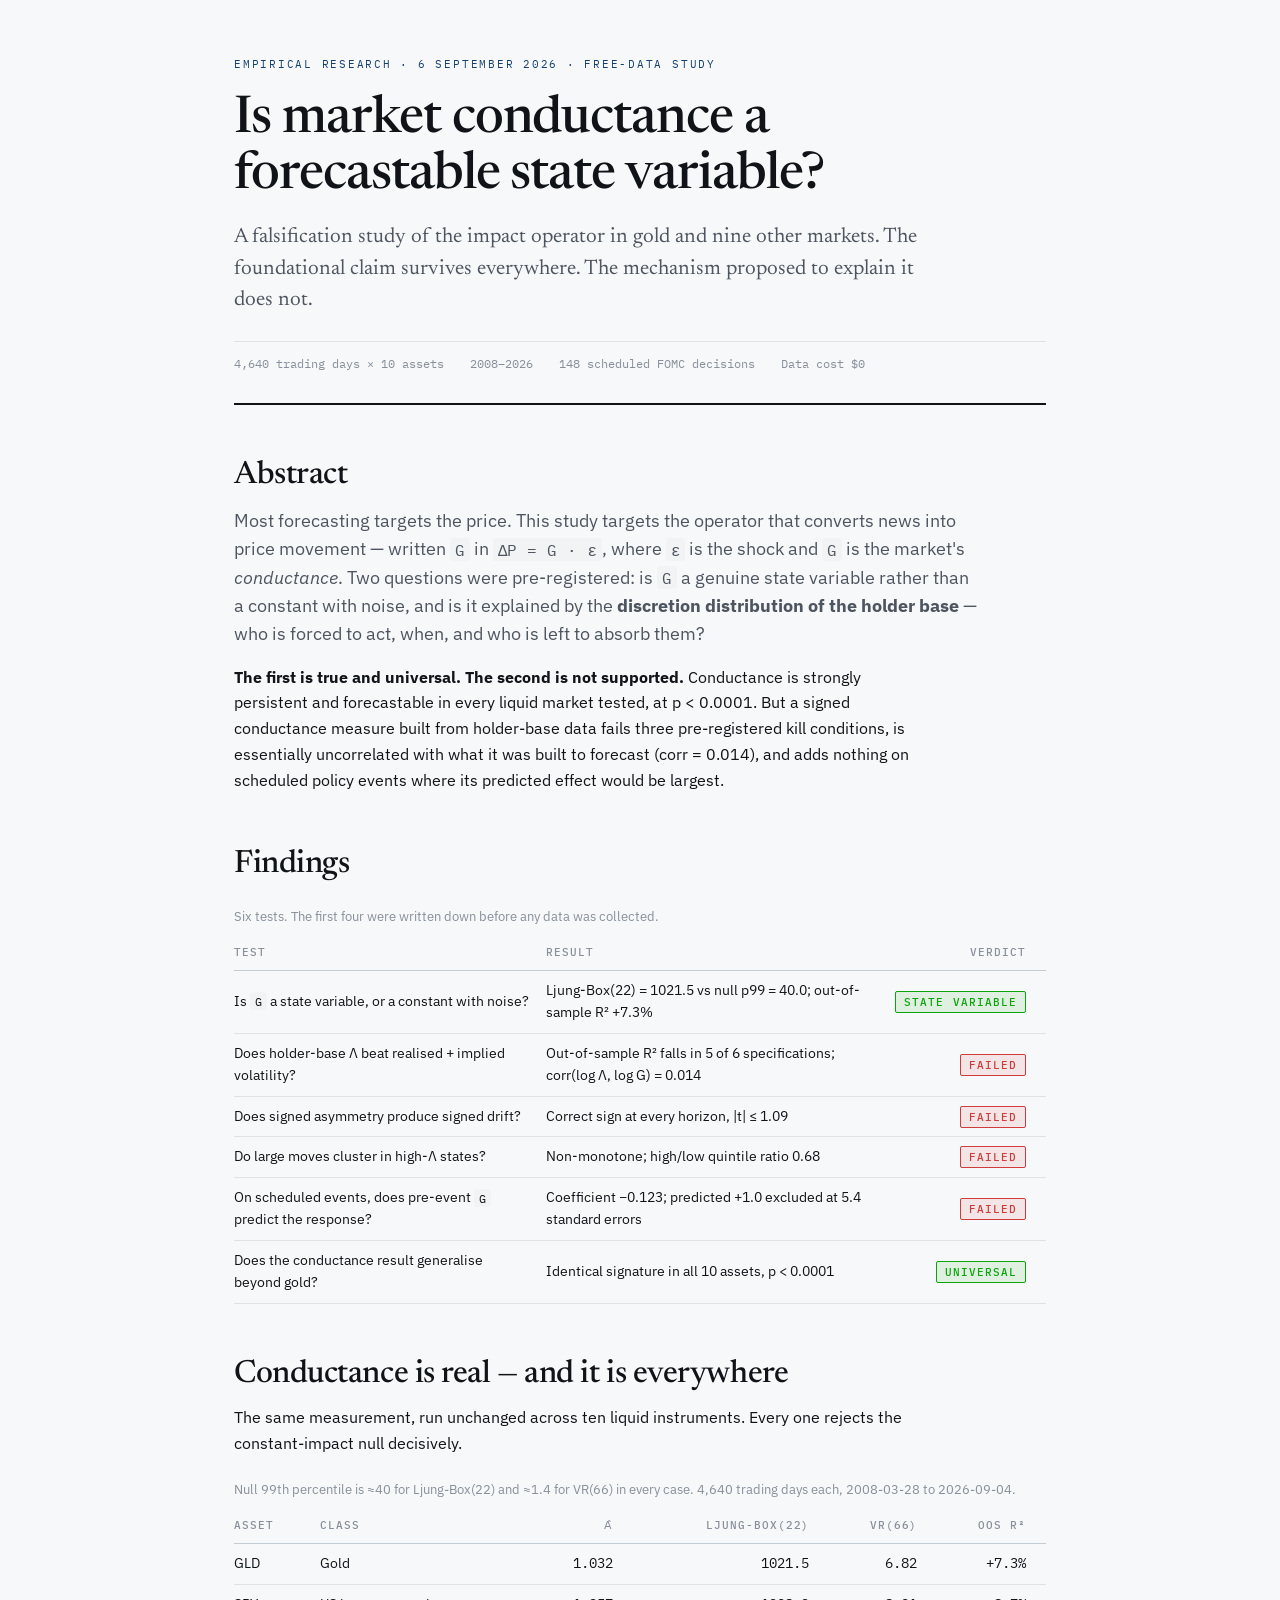
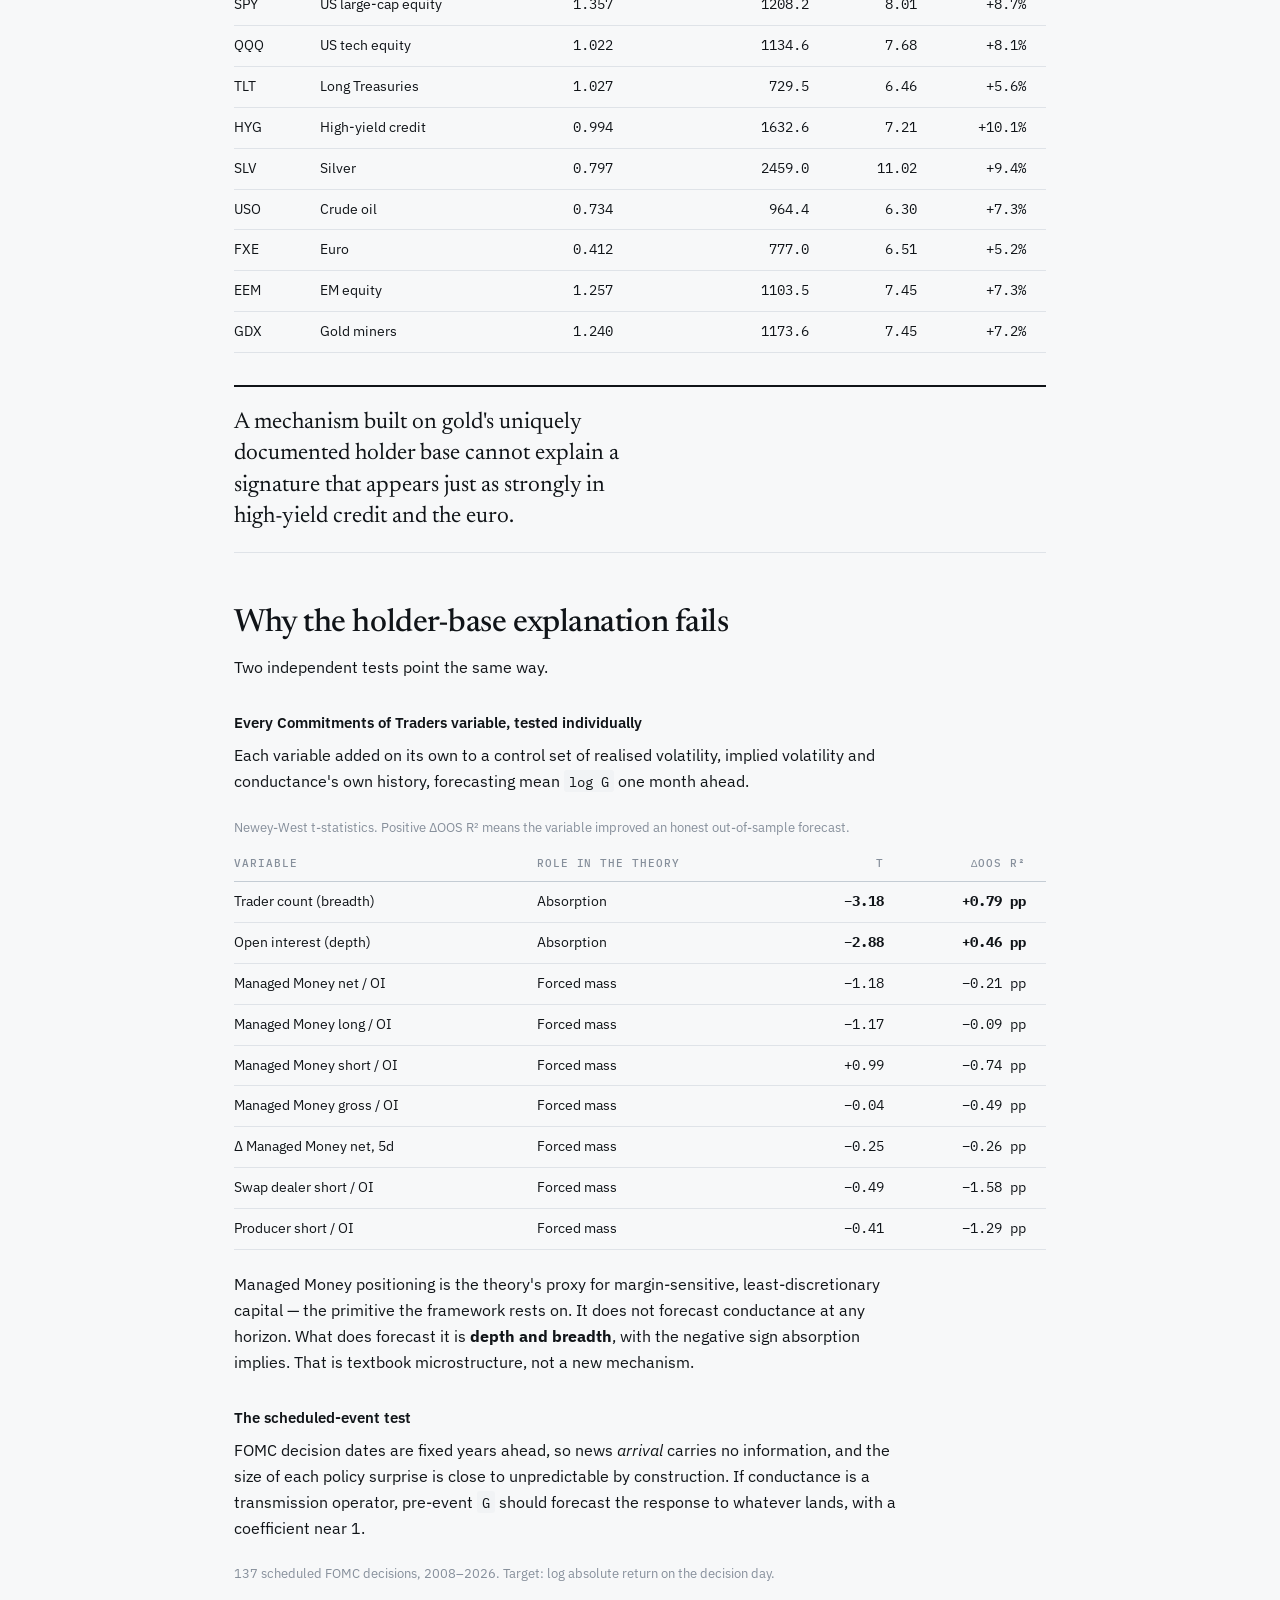
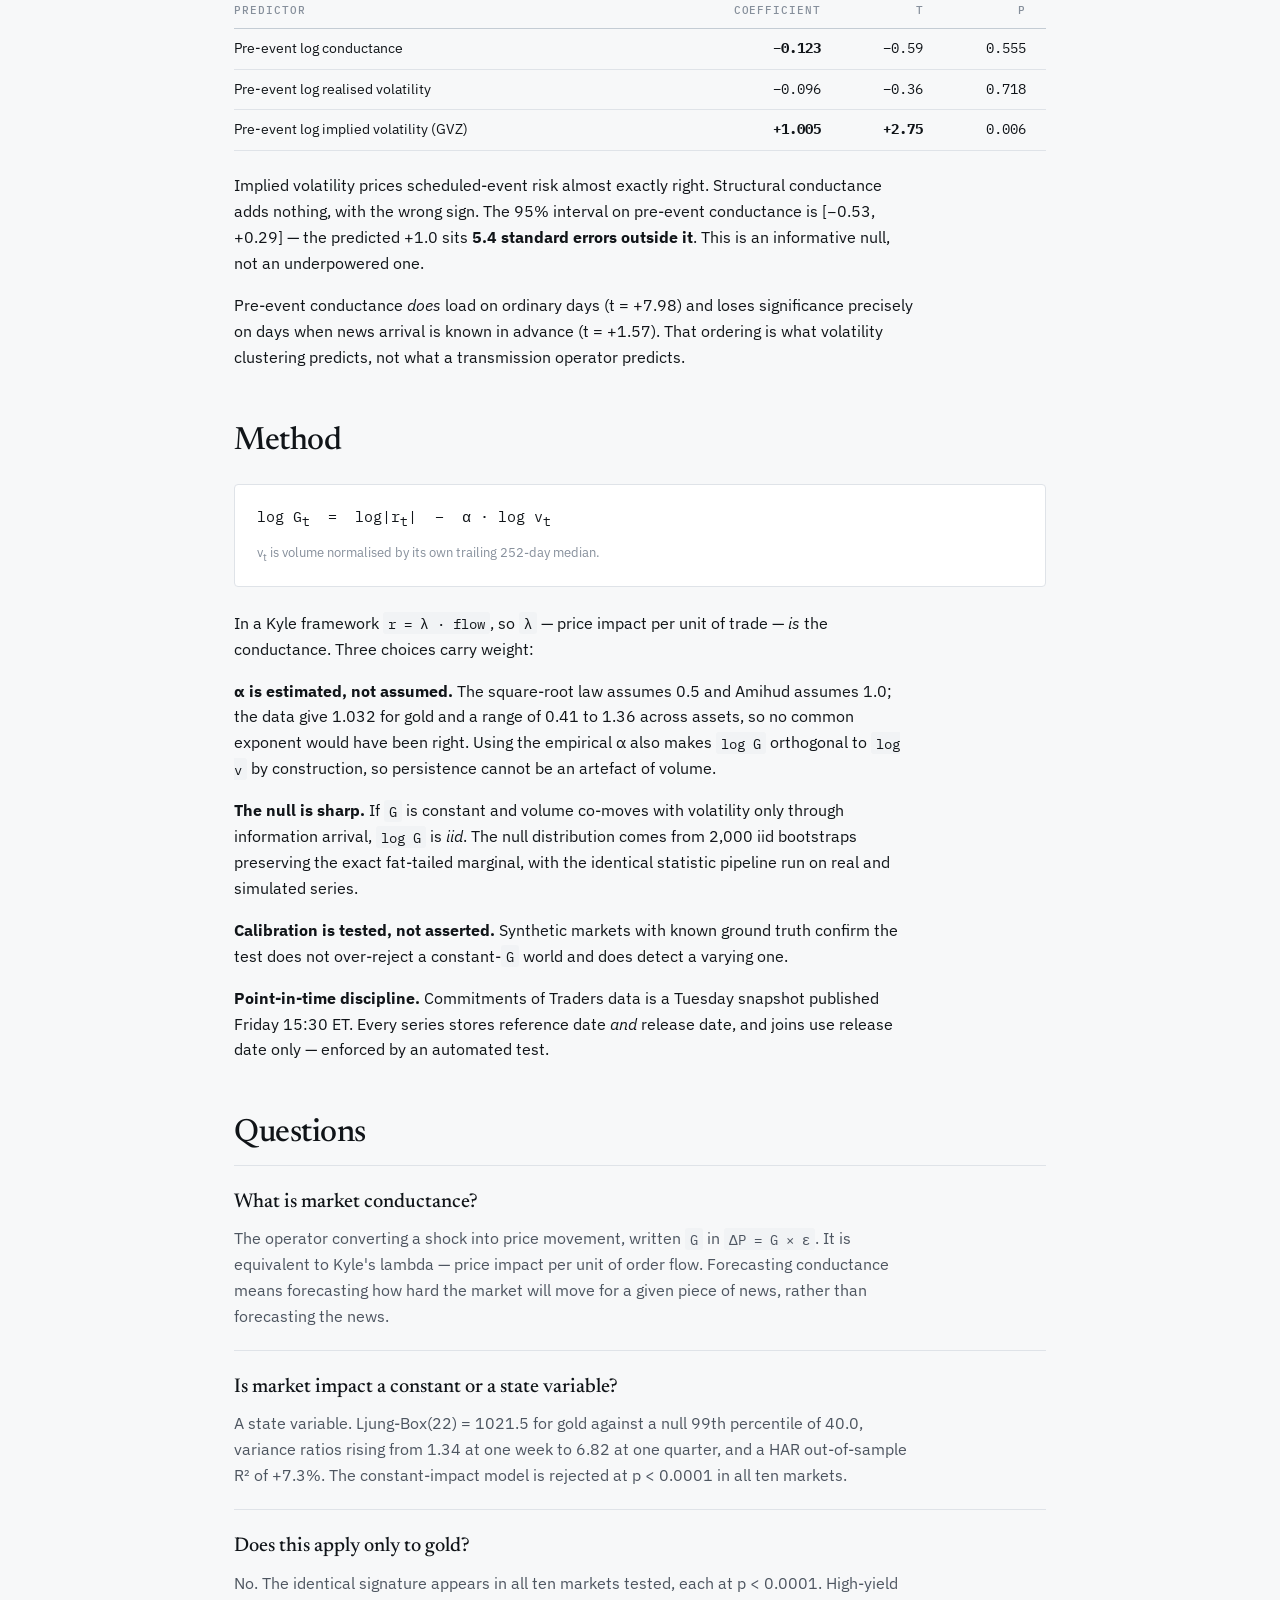
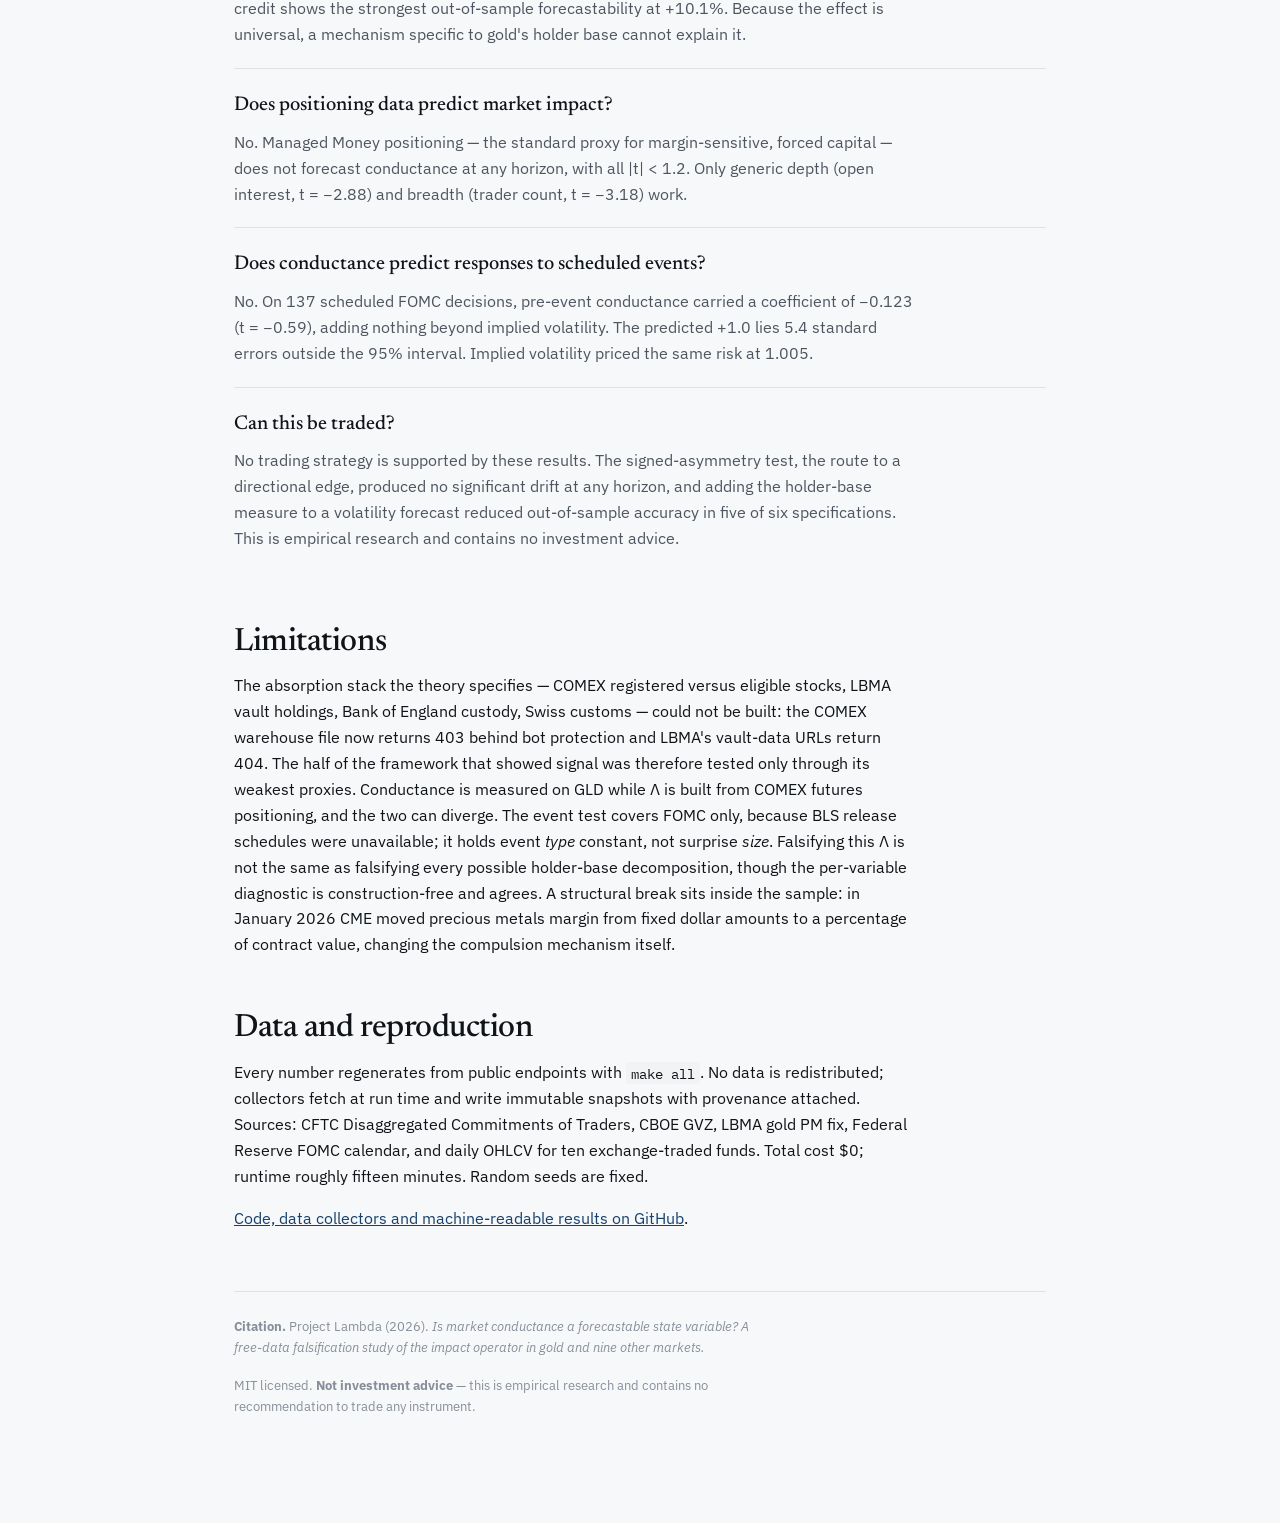
==== site/index.html @ 0e6dc0c2 "Add scheduled-event test, ten-asset generalisation, and published site Science: - events.py: the dis" ====
<!doctype html>
<html lang="en">
<head>
<meta charset="utf-8">
<meta name="viewport" content="width=device-width,initial-scale=1">
<title>Is Market Conductance a Forecastable State Variable? | Project Lambda</title>
<meta name="description" content="Market conductance is a forecastable state variable in all 10 asset classes tested, at p<0.0001. The holder-base explanation for it fails at 5.4 sigma.">
<link rel="canonical" href="https://USERNAME.github.io/project-lambda/">
<meta name="robots" content="index,follow,max-snippet:-1,max-image-preview:large">
<meta name="author" content="Project Lambda">

<meta property="og:type" content="article">
<meta property="og:site_name" content="Project Lambda">
<meta property="og:title" content="Is market conductance a forecastable state variable?">
<meta property="og:description" content="Conductance is real and universal across ten asset classes. The holder-base explanation for it is not supported — the predicted coefficient is excluded at 5.4 standard errors.">
<meta property="og:url" content="https://USERNAME.github.io/project-lambda/">
<meta property="og:image" content="https://USERNAME.github.io/project-lambda/og.png">
<meta property="og:image:width" content="1200">
<meta property="og:image:height" content="630">
<meta property="article:published_time" content="2026-09-06">
<meta name="twitter:card" content="summary_large_image">
<meta name="twitter:title" content="Is market conductance a forecastable state variable?">
<meta name="twitter:description" content="Free-data falsification of the market impact operator. Universal across ten asset classes; the holder-base mechanism fails.">
<meta name="twitter:image" content="https://USERNAME.github.io/project-lambda/og.png">

<link rel="preconnect" href="https://fonts.googleapis.com">
<link rel="preconnect" href="https://fonts.gstatic.com" crossorigin>
<link rel="stylesheet" href="https://fonts.googleapis.com/css2?family=Newsreader:opsz,wght@6..72,400;6..72,500&family=IBM+Plex+Sans:wght@400;500;600&family=IBM+Plex+Mono:wght@400;500&display=swap">

<script type="application/ld+json">
{
  "@context": "https://schema.org",
  "@graph": [
    {
      "@type": "ScholarlyArticle",
      "@id": "https://USERNAME.github.io/project-lambda/#article",
      "headline": "Is market conductance a forecastable state variable? A free-data falsification study of the impact operator in gold and nine other markets",
      "abstract": "Tests whether the market impact operator G in dP = G·ε is a forecastable state variable and whether it is explained by the discretion distribution of the holder base. Finds conductance is strongly persistent and forecastable in all ten liquid markets tested (p < 0.0001), but that the holder-base explanation fails three pre-registered kill conditions, and that on 137 scheduled FOMC decisions pre-event conductance adds nothing beyond option-implied volatility, with the predicted +1.0 coefficient excluded at 5.4 standard errors.",
      "datePublished": "2026-09-06",
      "inLanguage": "en",
      "isAccessibleForFree": true,
      "license": "https://opensource.org/licenses/MIT",
      "keywords": "market microstructure, price impact, Kyle lambda, Amihud illiquidity, conductance, gold, Commitments of Traders, inelastic markets, falsification, FOMC event study",
      "author": { "@type": "Organization", "name": "Project Lambda" },
      "publisher": { "@type": "Organization", "name": "Project Lambda" },
      "mainEntityOfPage": "https://USERNAME.github.io/project-lambda/",
      "image": "https://USERNAME.github.io/project-lambda/og.png",
      "citation": [
        "Kyle, A. (1985). Continuous auctions and insider trading. Econometrica 53(6).",
        "Amihud, Y. (2002). Illiquidity and stock returns. Journal of Financial Markets 5(1).",
        "Gabaix, X. & Koijen, R. (2021). In search of the origins of financial fluctuations. NBER 28967."
      ]
    },
    {
      "@type": "Dataset",
      "@id": "https://USERNAME.github.io/project-lambda/#dataset",
      "name": "Project Lambda conductance results",
      "description": "Machine-readable results for conductance persistence tests, holder-base Lambda kill conditions, per-variable Commitments of Traders diagnostics, scheduled FOMC event tests and a ten-asset generalisation study.",
      "license": "https://opensource.org/licenses/MIT",
      "isAccessibleForFree": true,
      "creator": { "@type": "Organization", "name": "Project Lambda" },
      "temporalCoverage": "2008-03-28/2026-09-04",
      "variableMeasured": ["log conductance", "Ljung-Box statistic", "variance ratio", "out-of-sample R-squared", "impact exponent alpha"]
    },
    {
      "@type": "SoftwareSourceCode",
      "@id": "https://USERNAME.github.io/project-lambda/#code",
      "name": "Project Lambda pipeline",
      "programmingLanguage": "Python",
      "codeRepository": "https://github.com/USERNAME/project-lambda",
      "license": "https://opensource.org/licenses/MIT"
    },
    {
      "@type": "FAQPage",
      "@id": "https://USERNAME.github.io/project-lambda/#faq",
      "mainEntity": [
        {
          "@type": "Question",
          "name": "What is market conductance?",
          "acceptedAnswer": { "@type": "Answer", "text": "Conductance is the operator that converts a shock into price movement, written G in the relation ΔP = G × ε where ε is the shock. It is equivalent to Kyle's lambda — the price impact per unit of order flow. Forecasting conductance means forecasting how hard the market will move for a given piece of news, rather than forecasting the news itself." }
        },
        {
          "@type": "Question",
          "name": "Is market impact a constant or a state variable?",
          "acceptedAnswer": { "@type": "Answer", "text": "It is a state variable. Measured conductance is strongly persistent: Ljung-Box(22) = 1021.5 for gold against an iid-bootstrap null 99th percentile of 40.0, with variance ratios rising from 1.34 at one week to 6.82 at one quarter, and a HAR out-of-sample R-squared of +7.3%. A constant-impact model is rejected at p < 0.0001 in all ten markets tested." }
        },
        {
          "@type": "Question",
          "name": "Does the conductance result apply only to gold?",
          "acceptedAnswer": { "@type": "Answer", "text": "No. The identical signature appears in all ten liquid markets tested — gold, S&P 500, Nasdaq, long Treasuries, high-yield credit, silver, crude oil, the euro, emerging market equity and gold miners — each at p < 0.0001. High-yield credit shows the strongest out-of-sample forecastability at +10.1%. Because the effect is universal, a mechanism specific to gold's holder base cannot explain it." }
        },
        {
          "@type": "Question",
          "name": "Does positioning data predict market impact?",
          "acceptedAnswer": { "@type": "Answer", "text": "No. Managed Money positioning from the CFTC Commitments of Traders report — the standard proxy for margin-sensitive, forced capital — does not forecast conductance at any horizon, with all t-statistics below 1.2 in absolute value. The only Commitments of Traders variables with predictive power are generic market depth (open interest, t = -2.88) and breadth (trader count, t = -3.18), both with the negative sign that absorption capacity implies." }
        },
        {
          "@type": "Question",
          "name": "Does conductance predict how markets respond to scheduled events?",
          "acceptedAnswer": { "@type": "Answer", "text": "No. On 137 scheduled FOMC decisions between 2008 and 2026, pre-event conductance carried a coefficient of -0.123 (t = -0.59) on the size of the day's move, adding nothing beyond option-implied volatility. The theory predicted a coefficient near +1.0, which lies 5.4 standard errors outside the 95% confidence interval of [-0.53, +0.29]. Implied volatility, by contrast, priced scheduled-event risk almost exactly right with a coefficient of 1.005." }
        },
        {
          "@type": "Question",
          "name": "What is the impact exponent alpha and why estimate it?",
          "acceptedAnswer": { "@type": "Answer", "text": "Alpha governs how price impact scales with volume in log|r| = log G + alpha × log v. The square-root law assumes 0.5 and Amihud illiquidity assumes 1.0. Estimating it instead gives 1.032 for gold and a range of 0.41 (euro) to 1.36 (S&P 500) across assets, so no common exponent would have been correct. Using the empirical alpha also makes log conductance orthogonal to log volume by construction, so persistence cannot be an artefact of volume." }
        },
        {
          "@type": "Question",
          "name": "Can this be traded?",
          "acceptedAnswer": { "@type": "Answer", "text": "No trading strategy is supported by these results. The signed-asymmetry test, which was the route to a directional edge, produced no significant drift at any horizon. Adding the holder-base measure to a volatility forecast reduced out-of-sample accuracy in five of six specifications. This is empirical research and contains no investment advice." }
        }
      ]
    }
  ]
}
</script>
<style>
:root{color-scheme:light;--bg:#f7f8f9;--surf:#fff;--surf2:#f1f3f5;--ink:#101418;--ink2:#4d5560;--mut:#868f9b;--rule:#dfe3e8;--rule2:#c4ccd4;--acc:#16406e;--s1:#2a78d6;--s2:#eb6834;--pass:#0ca30c;--fail:#d03b3b}
@media(prefers-color-scheme:dark){:root{color-scheme:dark;--bg:#0e1113;--surf:#14171a;--surf2:#1b1f23;--ink:#f2f4f6;--ink2:#b3bcc6;--mut:#7f8892;--rule:#272c31;--rule2:#3a4149;--acc:#7fb0ea;--s1:#3987e5;--s2:#d95926;--pass:#0ca30c;--fail:#e05a5a}}
*{box-sizing:border-box}
body{margin:0;background:var(--bg);color:var(--ink);font:16px/1.62 "IBM Plex Sans",-apple-system,BlinkMacSystemFont,"Segoe UI",sans-serif;-webkit-font-smoothing:antialiased}
.wrap{max-width:860px;margin:0 auto;padding:0 24px 90px}
.mono{font-family:"IBM Plex Mono",ui-monospace,Menlo,monospace}
header{padding:56px 0 30px;border-bottom:2px solid var(--ink)}
.eyebrow{font-family:"IBM Plex Mono",monospace;font-size:11px;letter-spacing:.16em;text-transform:uppercase;color:var(--acc);margin-bottom:18px}
h1{font-family:Newsreader,Georgia,serif;font-weight:500;font-size:clamp(32px,5.2vw,52px);line-height:1.08;letter-spacing:-.02em;margin:0 0 18px;text-wrap:balance}
.sub{font-family:Newsreader,Georgia,serif;font-size:clamp(18px,2.1vw,21px);line-height:1.5;color:var(--ink2);max-width:60ch;margin:0 0 24px}
.meta{display:flex;flex-wrap:wrap;gap:0 26px;font-family:"IBM Plex Mono",monospace;font-size:12px;color:var(--mut);border-top:1px solid var(--rule);padding-top:12px}
h2{font-family:Newsreader,Georgia,serif;font-weight:500;font-size:clamp(24px,3.1vw,32px);line-height:1.18;letter-spacing:-.014em;margin:52px 0 12px;text-wrap:balance;scroll-margin-top:20px}
h3{font-size:15px;font-weight:600;margin:30px 0 8px;scroll-margin-top:20px}
p{margin:0 0 16px;max-width:68ch}
a{color:var(--acc)}
code{font-family:"IBM Plex Mono",monospace;font-size:.9em;background:var(--surf2);padding:1.5px 5px;border-radius:3px}
.lede{font-size:17.5px;color:var(--ink2)}
.tscroll{overflow-x:auto;margin:22px 0}
table{border-collapse:collapse;width:100%;font-size:13.5px;min-width:520px}
caption{text-align:left;font-size:12.5px;color:var(--mut);padding-bottom:9px}
th,td{padding:9px 14px 9px 0;text-align:left;border-bottom:1px solid var(--rule)}
thead th{font-family:"IBM Plex Mono",monospace;font-size:10.5px;letter-spacing:.09em;text-transform:uppercase;color:var(--mut);font-weight:500;border-bottom:1px solid var(--rule2)}
td.n,th.n{text-align:right;padding-right:20px;font-variant-numeric:tabular-nums}
td.n{font-family:"IBM Plex Mono",monospace}
tbody tr:hover{background:var(--surf2)}
.stamp{font-family:"IBM Plex Mono",monospace;font-size:10.5px;font-weight:500;letter-spacing:.1em;padding:3px 8px;border-radius:2px;white-space:nowrap;border:1px solid}
.pass{color:var(--pass);border-color:var(--pass);background:rgba(12,163,12,.10)}
.fail{color:var(--fail);border-color:var(--fail);background:rgba(208,59,59,.10)}
.box{background:var(--surf);border:1px solid var(--rule);border-radius:4px;padding:20px 22px;margin:24px 0}
.faq{border-top:1px solid var(--rule);padding:20px 0}
.faq h3{margin:0 0 8px;font-family:Newsreader,Georgia,serif;font-weight:500;font-size:20px}
.faq p{margin:0;color:var(--ink2)}
footer{margin-top:60px;padding-top:24px;border-top:1px solid var(--rule);font-size:13px;color:var(--mut)}
.pull{border-top:2px solid var(--ink);border-bottom:1px solid var(--rule);padding:20px 0;margin:32px 0}
.pull p{font-family:Newsreader,Georgia,serif;font-size:clamp(19px,2.4vw,23px);line-height:1.36;margin:0;max-width:32ch}
:focus-visible{outline:2px solid var(--acc);outline-offset:3px}
</style>
</head>
<body>
<div class="wrap">

<header>
  <div class="eyebrow">Empirical research &middot; 6 September 2026 &middot; Free-data study</div>
  <h1>Is market conductance a forecastable state variable?</h1>
  <p class="sub">A falsification study of the impact operator in gold and nine other markets.
  The foundational claim survives everywhere. The mechanism proposed to explain it does not.</p>
  <div class="meta">
    <span>4,640 trading days &times; 10 assets</span>
    <span>2008&ndash;2026</span>
    <span>148 scheduled FOMC decisions</span>
    <span>Data cost $0</span>
  </div>
</header>

<main>
<section id="abstract">
<h2>Abstract</h2>
<p class="lede">Most forecasting targets the price. This study targets the operator that
converts news into price movement &mdash; written <code>G</code> in <code>&Delta;P = G &middot; &epsilon;</code>,
where <code>&epsilon;</code> is the shock and <code>G</code> is the market's <em>conductance</em>.
Two questions were pre-registered: is <code>G</code> a genuine state variable rather than a
constant with noise, and is it explained by the <strong>discretion distribution of the holder
base</strong> &mdash; who is forced to act, when, and who is left to absorb them?</p>
<p><strong>The first is true and universal. The second is not supported.</strong> Conductance is
strongly persistent and forecastable in every liquid market tested, at p &lt; 0.0001. But a
signed conductance measure built from holder-base data fails three pre-registered kill
conditions, is essentially uncorrelated with what it was built to forecast
(corr = 0.014), and adds nothing on scheduled policy events where its predicted effect
would be largest.</p>
</section>

<section id="findings">
<h2>Findings</h2>
<div class="tscroll">
<table>
<caption>Six tests. The first four were written down before any data was collected.</caption>
<thead><tr><th>Test</th><th>Result</th><th class="n">Verdict</th></tr></thead>
<tbody>
<tr><td>Is <code>G</code> a state variable, or a constant with noise?</td><td>Ljung-Box(22) = 1021.5 vs null p99 = 40.0; out-of-sample R&sup2; +7.3%</td><td class="n"><span class="stamp pass">STATE VARIABLE</span></td></tr>
<tr><td>Does holder-base &Lambda; beat realised + implied volatility?</td><td>Out-of-sample R&sup2; falls in 5 of 6 specifications; corr(log &Lambda;, log G) = 0.014</td><td class="n"><span class="stamp fail">FAILED</span></td></tr>
<tr><td>Does signed asymmetry produce signed drift?</td><td>Correct sign at every horizon, |t| &le; 1.09</td><td class="n"><span class="stamp fail">FAILED</span></td></tr>
<tr><td>Do large moves cluster in high-&Lambda; states?</td><td>Non-monotone; high/low quintile ratio 0.68</td><td class="n"><span class="stamp fail">FAILED</span></td></tr>
<tr><td>On scheduled events, does pre-event <code>G</code> predict the response?</td><td>Coefficient &minus;0.123; predicted +1.0 excluded at 5.4 standard errors</td><td class="n"><span class="stamp fail">FAILED</span></td></tr>
<tr><td>Does the conductance result generalise beyond gold?</td><td>Identical signature in all 10 assets, p &lt; 0.0001</td><td class="n"><span class="stamp pass">UNIVERSAL</span></td></tr>
</tbody>
</table>
</div>
</section>

<section id="universal">
<h2>Conductance is real &mdash; and it is everywhere</h2>
<p>The same measurement, run unchanged across ten liquid instruments. Every one rejects
the constant-impact null decisively.</p>
<div class="tscroll">
<table>
<caption>Null 99th percentile is &asymp;40 for Ljung-Box(22) and &asymp;1.4 for VR(66) in every case. 4,640 trading days each, 2008-03-28 to 2026-09-04.</caption>
<thead><tr><th>Asset</th><th>Class</th><th class="n">&alpha;&#770;</th><th class="n">Ljung-Box(22)</th><th class="n">VR(66)</th><th class="n">OOS R&sup2;</th></tr></thead>
<tbody>
<tr><td>GLD</td><td>Gold</td><td class="n">1.032</td><td class="n">1021.5</td><td class="n">6.82</td><td class="n">+7.3%</td></tr>
<tr><td>SPY</td><td>US large-cap equity</td><td class="n">1.357</td><td class="n">1208.2</td><td class="n">8.01</td><td class="n">+8.7%</td></tr>
<tr><td>QQQ</td><td>US tech equity</td><td class="n">1.022</td><td class="n">1134.6</td><td class="n">7.68</td><td class="n">+8.1%</td></tr>
<tr><td>TLT</td><td>Long Treasuries</td><td class="n">1.027</td><td class="n">729.5</td><td class="n">6.46</td><td class="n">+5.6%</td></tr>
<tr><td>HYG</td><td>High-yield credit</td><td class="n">0.994</td><td class="n">1632.6</td><td class="n">7.21</td><td class="n">+10.1%</td></tr>
<tr><td>SLV</td><td>Silver</td><td class="n">0.797</td><td class="n">2459.0</td><td class="n">11.02</td><td class="n">+9.4%</td></tr>
<tr><td>USO</td><td>Crude oil</td><td class="n">0.734</td><td class="n">964.4</td><td class="n">6.30</td><td class="n">+7.3%</td></tr>
<tr><td>FXE</td><td>Euro</td><td class="n">0.412</td><td class="n">777.0</td><td class="n">6.51</td><td class="n">+5.2%</td></tr>
<tr><td>EEM</td><td>EM equity</td><td class="n">1.257</td><td class="n">1103.5</td><td class="n">7.45</td><td class="n">+7.3%</td></tr>
<tr><td>GDX</td><td>Gold miners</td><td class="n">1.240</td><td class="n">1173.6</td><td class="n">7.45</td><td class="n">+7.2%</td></tr>
</tbody>
</table>
</div>
<div class="pull"><p>A mechanism built on gold's uniquely documented holder base cannot
explain a signature that appears just as strongly in high-yield credit and the euro.</p></div>
</section>

<section id="mechanism">
<h2>Why the holder-base explanation fails</h2>
<p>Two independent tests point the same way.</p>

<h3 id="cot">Every Commitments of Traders variable, tested individually</h3>
<p>Each variable added on its own to a control set of realised volatility, implied
volatility and conductance's own history, forecasting mean <code>log G</code> one month ahead.</p>
<div class="tscroll">
<table>
<caption>Newey-West t-statistics. Positive &Delta;OOS R&sup2; means the variable improved an honest out-of-sample forecast.</caption>
<thead><tr><th>Variable</th><th>Role in the theory</th><th class="n">t</th><th class="n">&Delta;OOS R&sup2;</th></tr></thead>
<tbody>
<tr><td>Trader count (breadth)</td><td>Absorption</td><td class="n"><strong>&minus;3.18</strong></td><td class="n"><strong>+0.79 pp</strong></td></tr>
<tr><td>Open interest (depth)</td><td>Absorption</td><td class="n"><strong>&minus;2.88</strong></td><td class="n"><strong>+0.46 pp</strong></td></tr>
<tr><td>Managed Money net / OI</td><td>Forced mass</td><td class="n">&minus;1.18</td><td class="n">&minus;0.21 pp</td></tr>
<tr><td>Managed Money long / OI</td><td>Forced mass</td><td class="n">&minus;1.17</td><td class="n">&minus;0.09 pp</td></tr>
<tr><td>Managed Money short / OI</td><td>Forced mass</td><td class="n">+0.99</td><td class="n">&minus;0.74 pp</td></tr>
<tr><td>Managed Money gross / OI</td><td>Forced mass</td><td class="n">&minus;0.04</td><td class="n">&minus;0.49 pp</td></tr>
<tr><td>&Delta; Managed Money net, 5d</td><td>Forced mass</td><td class="n">&minus;0.25</td><td class="n">&minus;0.26 pp</td></tr>
<tr><td>Swap dealer short / OI</td><td>Forced mass</td><td class="n">&minus;0.49</td><td class="n">&minus;1.58 pp</td></tr>
<tr><td>Producer short / OI</td><td>Forced mass</td><td class="n">&minus;0.41</td><td class="n">&minus;1.29 pp</td></tr>
</tbody>
</table>
</div>
<p>Managed Money positioning is the theory's proxy for margin-sensitive, least-discretionary
capital &mdash; the primitive the framework rests on. It does not forecast conductance at any
horizon. What does forecast it is <strong>depth and breadth</strong>, with the negative sign
absorption implies. That is textbook microstructure, not a new mechanism.</p>

<h3 id="fomc">The scheduled-event test</h3>
<p>FOMC decision dates are fixed years ahead, so news <em>arrival</em> carries no information,
and the size of each policy surprise is close to unpredictable by construction. If
conductance is a transmission operator, pre-event <code>G</code> should forecast the response to
whatever lands, with a coefficient near 1.</p>
<div class="tscroll">
<table>
<caption>137 scheduled FOMC decisions, 2008&ndash;2026. Target: log absolute return on the decision day.</caption>
<thead><tr><th>Predictor</th><th class="n">Coefficient</th><th class="n">t</th><th class="n">p</th></tr></thead>
<tbody>
<tr><td>Pre-event log conductance</td><td class="n"><strong>&minus;0.123</strong></td><td class="n">&minus;0.59</td><td class="n">0.555</td></tr>
<tr><td>Pre-event log realised volatility</td><td class="n">&minus;0.096</td><td class="n">&minus;0.36</td><td class="n">0.718</td></tr>
<tr><td>Pre-event log implied volatility (GVZ)</td><td class="n"><strong>+1.005</strong></td><td class="n"><strong>+2.75</strong></td><td class="n">0.006</td></tr>
</tbody>
</table>
</div>
<p>Implied volatility prices scheduled-event risk almost exactly right. Structural conductance
adds nothing, with the wrong sign. The 95% interval on pre-event conductance is
[&minus;0.53, +0.29] &mdash; the predicted +1.0 sits <strong>5.4 standard errors outside it</strong>.
This is an informative null, not an underpowered one.</p>
<p>Pre-event conductance <em>does</em> load on ordinary days (t = +7.98) and loses significance
precisely on days when news arrival is known in advance (t = +1.57). That ordering is what
volatility clustering predicts, not what a transmission operator predicts.</p>
</section>

<section id="method">
<h2>Method</h2>
<div class="box">
<p class="mono" style="margin:0 0 10px;font-size:15px">log G<sub>t</sub> &nbsp;=&nbsp; log|r<sub>t</sub>| &nbsp;&minus;&nbsp; &alpha; &middot; log v<sub>t</sub></p>
<p style="margin:0;font-size:13px;color:var(--mut)">v<sub>t</sub> is volume normalised by its own trailing 252-day median.</p>
</div>
<p>In a Kyle framework <code>r = &lambda; &middot; flow</code>, so <code>&lambda;</code> &mdash; price
impact per unit of trade &mdash; <em>is</em> the conductance. Three choices carry weight:</p>
<p><strong>&alpha; is estimated, not assumed.</strong> The square-root law assumes 0.5 and Amihud
assumes 1.0; the data give 1.032 for gold and a range of 0.41 to 1.36 across assets, so no
common exponent would have been right. Using the empirical &alpha; also makes
<code>log G</code> orthogonal to <code>log v</code> by construction, so persistence cannot be an
artefact of volume.</p>
<p><strong>The null is sharp.</strong> If <code>G</code> is constant and volume co-moves with
volatility only through information arrival, <code>log G</code> is <em>iid</em>. The null
distribution comes from 2,000 iid bootstraps preserving the exact fat-tailed marginal, with
the identical statistic pipeline run on real and simulated series.</p>
<p><strong>Calibration is tested, not asserted.</strong> Synthetic markets with known ground
truth confirm the test does not over-reject a constant-<code>G</code> world and does detect a
varying one.</p>
<p><strong>Point-in-time discipline.</strong> Commitments of Traders data is a Tuesday snapshot
published Friday 15:30 ET. Every series stores reference date <em>and</em> release date, and
joins use release date only &mdash; enforced by an automated test.</p>
</section>

<section id="faq">
<h2>Questions</h2>
<div class="faq"><h3>What is market conductance?</h3><p>The operator converting a shock into price movement, written <code>G</code> in <code>&Delta;P = G &times; &epsilon;</code>. It is equivalent to Kyle's lambda &mdash; price impact per unit of order flow. Forecasting conductance means forecasting how hard the market will move for a given piece of news, rather than forecasting the news.</p></div>
<div class="faq"><h3>Is market impact a constant or a state variable?</h3><p>A state variable. Ljung-Box(22) = 1021.5 for gold against a null 99th percentile of 40.0, variance ratios rising from 1.34 at one week to 6.82 at one quarter, and a HAR out-of-sample R&sup2; of +7.3%. The constant-impact model is rejected at p &lt; 0.0001 in all ten markets.</p></div>
<div class="faq"><h3>Does this apply only to gold?</h3><p>No. The identical signature appears in all ten markets tested, each at p &lt; 0.0001. High-yield credit shows the strongest out-of-sample forecastability at +10.1%. Because the effect is universal, a mechanism specific to gold's holder base cannot explain it.</p></div>
<div class="faq"><h3>Does positioning data predict market impact?</h3><p>No. Managed Money positioning &mdash; the standard proxy for margin-sensitive, forced capital &mdash; does not forecast conductance at any horizon, with all |t| &lt; 1.2. Only generic depth (open interest, t = &minus;2.88) and breadth (trader count, t = &minus;3.18) work.</p></div>
<div class="faq"><h3>Does conductance predict responses to scheduled events?</h3><p>No. On 137 scheduled FOMC decisions, pre-event conductance carried a coefficient of &minus;0.123 (t = &minus;0.59), adding nothing beyond implied volatility. The predicted +1.0 lies 5.4 standard errors outside the 95% interval. Implied volatility priced the same risk at 1.005.</p></div>
<div class="faq"><h3>Can this be traded?</h3><p>No trading strategy is supported by these results. The signed-asymmetry test, the route to a directional edge, produced no significant drift at any horizon, and adding the holder-base measure to a volatility forecast reduced out-of-sample accuracy in five of six specifications. This is empirical research and contains no investment advice.</p></div>
</section>

<section id="limitations">
<h2>Limitations</h2>
<p>The absorption stack the theory specifies &mdash; COMEX registered versus eligible stocks,
LBMA vault holdings, Bank of England custody, Swiss customs &mdash; could not be built: the
COMEX warehouse file now returns 403 behind bot protection and LBMA's vault-data URLs return
404. The half of the framework that showed signal was therefore tested only through its
weakest proxies. Conductance is measured on GLD while &Lambda; is built from COMEX futures
positioning, and the two can diverge. The event test covers FOMC only, because BLS release
schedules were unavailable; it holds event <em>type</em> constant, not surprise <em>size</em>.
Falsifying this &Lambda; is not the same as falsifying every possible holder-base
decomposition, though the per-variable diagnostic is construction-free and agrees. A
structural break sits inside the sample: in January 2026 CME moved precious metals margin
from fixed dollar amounts to a percentage of contract value, changing the compulsion
mechanism itself.</p>
</section>

<section id="data">
<h2>Data and reproduction</h2>
<p>Every number regenerates from public endpoints with <code>make all</code>. No data is
redistributed; collectors fetch at run time and write immutable snapshots with provenance
attached. Sources: CFTC Disaggregated Commitments of Traders, CBOE GVZ, LBMA gold PM fix,
Federal Reserve FOMC calendar, and daily OHLCV for ten exchange-traded funds. Total cost $0;
runtime roughly fifteen minutes. Random seeds are fixed.</p>
<p><a href="https://github.com/USERNAME/project-lambda">Code, data collectors and
machine-readable results on GitHub</a>.</p>
</section>
</main>

<footer>
<p><strong>Citation.</strong> Project Lambda (2026). <em>Is market conductance a forecastable
state variable? A free-data falsification study of the impact operator in gold and nine other
markets.</em></p>
<p>MIT licensed. <strong>Not investment advice</strong> &mdash; this is empirical research and
contains no recommendation to trade any instrument.</p>
</footer>

</div>
</body>
</html>
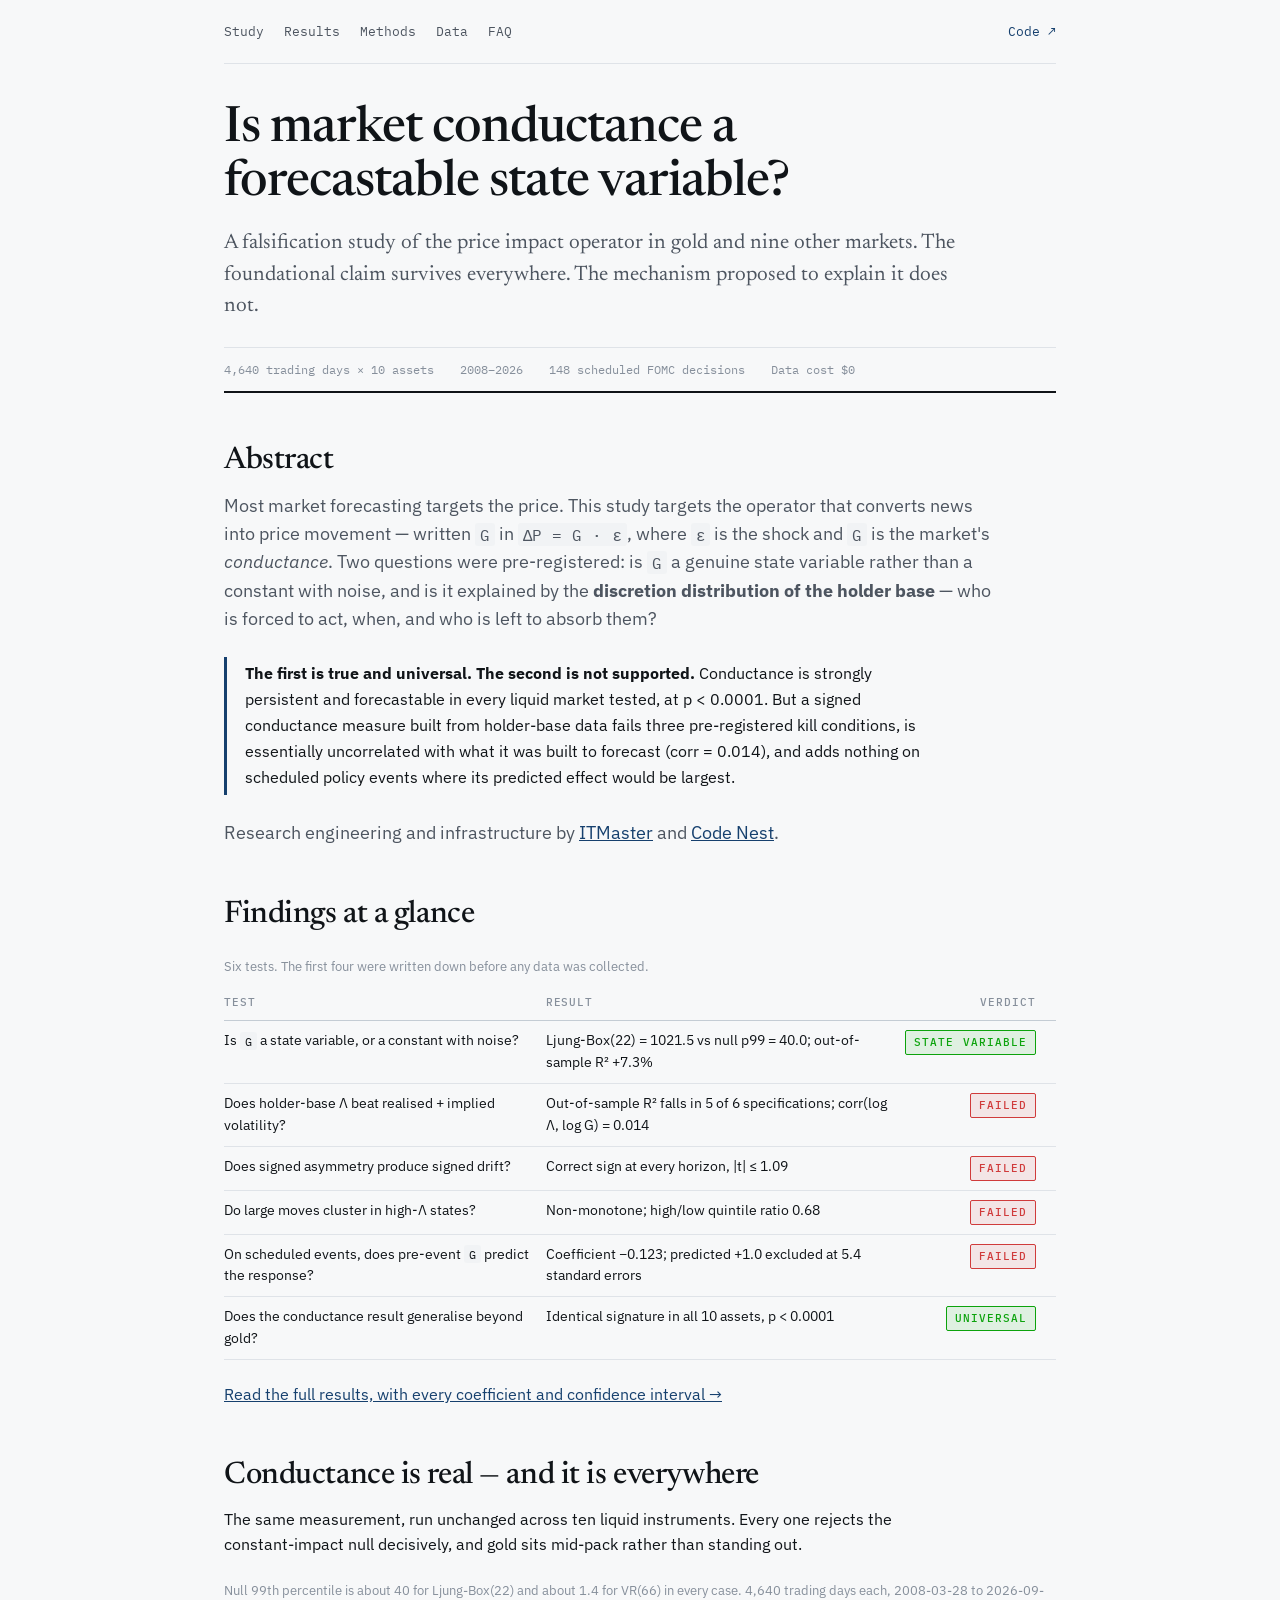
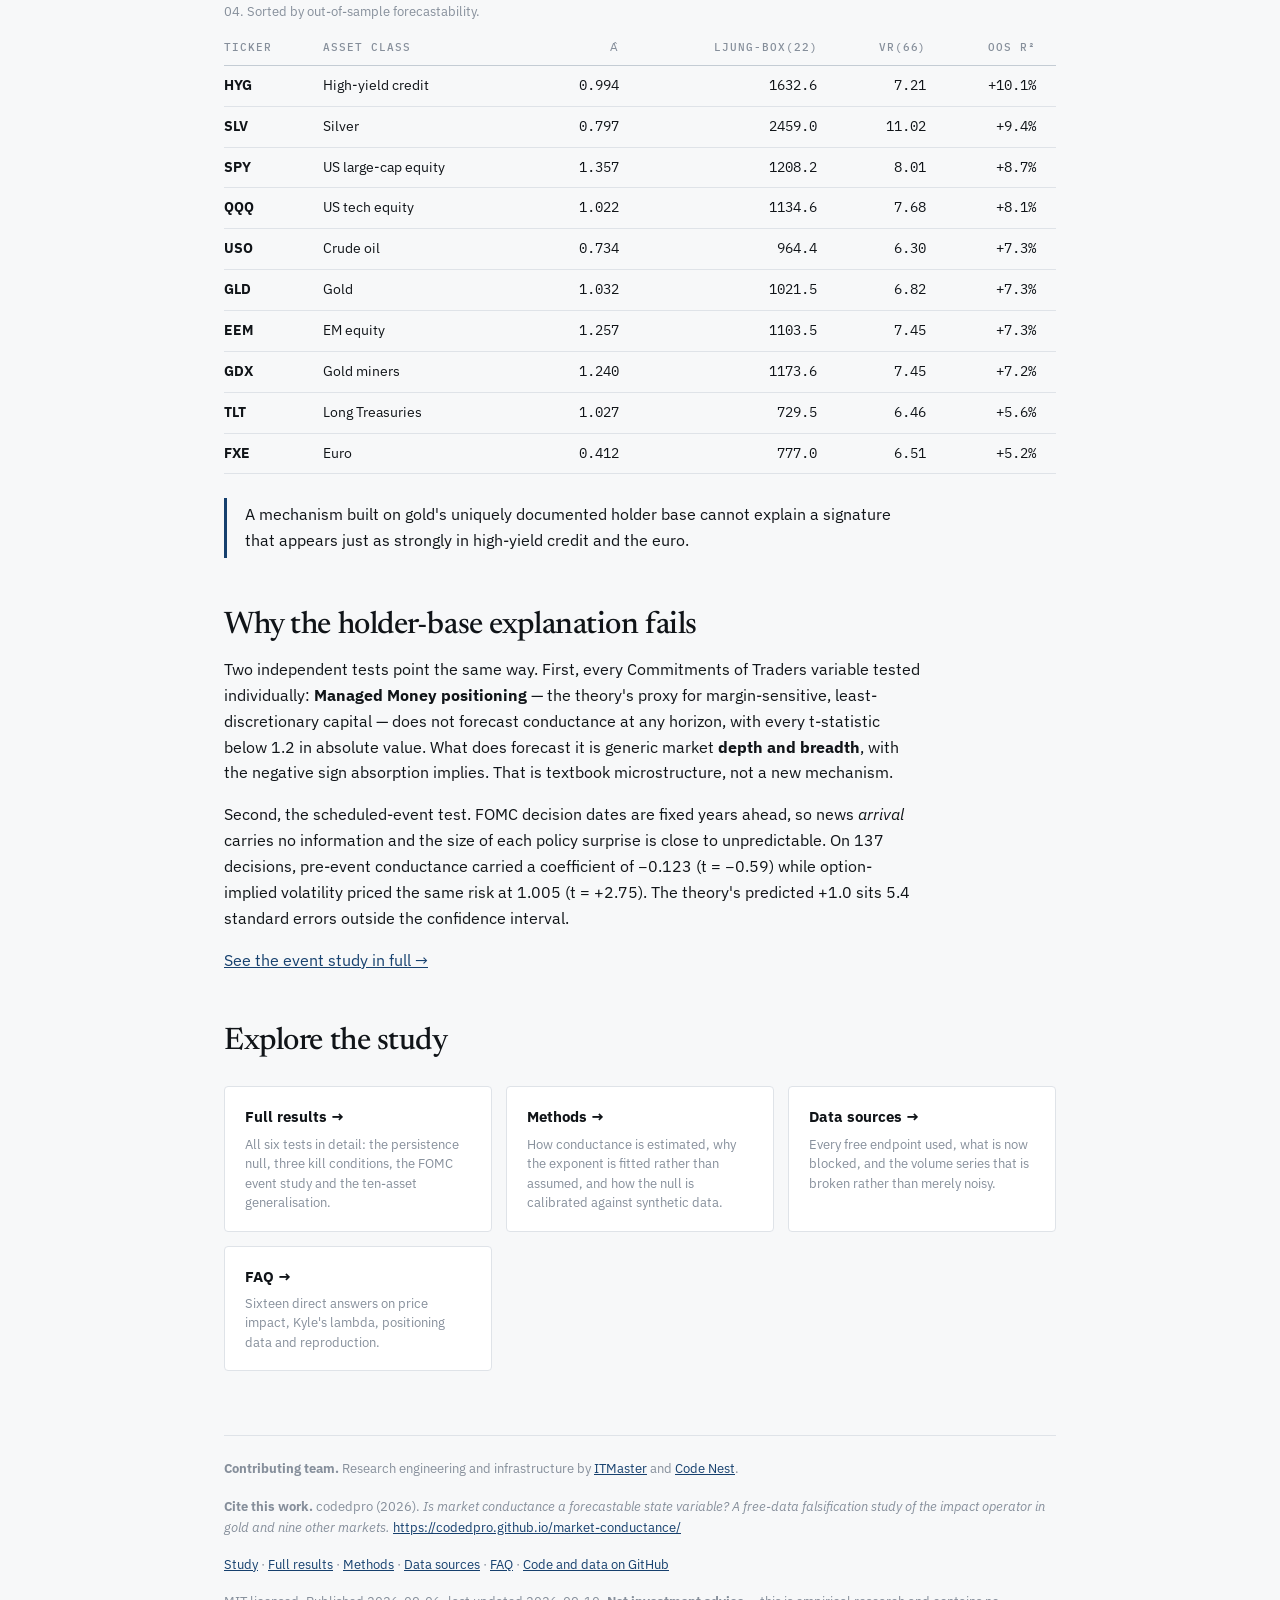
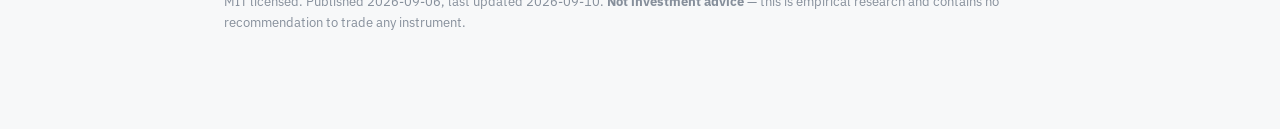
==== commit 5df6216f: "Expand site to five pages with full research discovery metadata - Static generator (tools/build_site" ====
--- a/site/index.html
+++ b/site/index.html
@@ -3,193 +3,245 @@
 <head>
 <meta charset="utf-8">
 <meta name="viewport" content="width=device-width,initial-scale=1">
-<title>Is Market Conductance a Forecastable State Variable? | Project Lambda</title>
+<title>Is Market Conductance a Forecastable State Variable?</title>
 <meta name="description" content="Market conductance is a forecastable state variable in all 10 asset classes tested, at p<0.0001. The holder-base explanation for it fails at 5.4 sigma.">
-<link rel="canonical" href="https://USERNAME.github.io/project-lambda/">
-<meta name="robots" content="index,follow,max-snippet:-1,max-image-preview:large">
-<meta name="author" content="Project Lambda">
+<link rel="canonical" href="https://codedpro.github.io/market-conductance/">
+<meta name="robots" content="index,follow,max-snippet:-1,max-image-preview:large,max-video-preview:-1">
+<meta name="author" content="codedpro">
+<meta name="theme-color" content="#f7f8f9">
+
+<meta name="citation_title" content="Is market conductance a forecastable state variable? A free-data falsification study of the impact operator in gold and nine other markets">
+<meta name="citation_author" content="codedpro">
+<meta name="citation_author" content="ITMaster">
+<meta name="citation_author" content="Code Nest">
+<meta name="citation_publication_date" content="2026/09/06">
+<meta name="citation_online_date" content="2026/09/06">
+<meta name="citation_abstract_html_url" content="https://codedpro.github.io/market-conductance/">
+<meta name="citation_public_url" content="https://codedpro.github.io/market-conductance/">
+<meta name="citation_fulltext_world_readable" content="">
+<meta name="citation_language" content="en">
+<meta name="citation_keywords" content="market microstructure; price impact; Kyle lambda; Amihud illiquidity; market conductance; gold; Commitments of Traders; inelastic markets; event study; falsification">
+
+<meta name="DC.title" content="Is market conductance a forecastable state variable? A free-data falsification study of the impact operator in gold and nine other markets">
+<meta name="DC.creator" content="codedpro">
+<meta name="DC.date" content="2026-09-06">
+<meta name="DC.type" content="Text">
+<meta name="DC.format" content="text/html">
+<meta name="DC.language" content="en">
+<meta name="DC.rights" content="MIT">
+<meta name="DC.identifier" content="https://codedpro.github.io/market-conductance/">
 
 <meta property="og:type" content="article">
-<meta property="og:site_name" content="Project Lambda">
+<meta property="og:site_name" content="Market Conductance Study">
+<meta property="og:locale" content="en_US">
 <meta property="og:title" content="Is market conductance a forecastable state variable?">
-<meta property="og:description" content="Conductance is real and universal across ten asset classes. The holder-base explanation for it is not supported — the predicted coefficient is excluded at 5.4 standard errors.">
-<meta property="og:url" content="https://USERNAME.github.io/project-lambda/">
-<meta property="og:image" content="https://USERNAME.github.io/project-lambda/og.png">
+<meta property="og:description" content="Market conductance is a forecastable state variable in all 10 asset classes tested, at p<0.0001. The holder-base explanation for it fails at 5.4 sigma.">
+<meta property="og:url" content="https://codedpro.github.io/market-conductance/">
+<meta property="og:image" content="https://codedpro.github.io/market-conductance/og.png">
 <meta property="og:image:width" content="1200">
 <meta property="og:image:height" content="630">
+<meta property="og:image:alt" content="Market conductance study: forecastable in ten of ten asset classes; the holder-base explanation rejected at 5.4 sigma.">
 <meta property="article:published_time" content="2026-09-06">
+<meta property="article:modified_time" content="2026-09-10">
+<meta property="article:author" content="codedpro">
+<meta property="article:section" content="Quantitative finance">
 <meta name="twitter:card" content="summary_large_image">
 <meta name="twitter:title" content="Is market conductance a forecastable state variable?">
-<meta name="twitter:description" content="Free-data falsification of the market impact operator. Universal across ten asset classes; the holder-base mechanism fails.">
-<meta name="twitter:image" content="https://USERNAME.github.io/project-lambda/og.png">
+<meta name="twitter:description" content="Market conductance is a forecastable state variable in all 10 asset classes tested, at p<0.0001. The holder-base explanation for it fails at 5.4 sigma.">
+<meta name="twitter:image" content="https://codedpro.github.io/market-conductance/og.png">
 
 <link rel="preconnect" href="https://fonts.googleapis.com">
 <link rel="preconnect" href="https://fonts.gstatic.com" crossorigin>
 <link rel="stylesheet" href="https://fonts.googleapis.com/css2?family=Newsreader:opsz,wght@6..72,400;6..72,500&family=IBM+Plex+Sans:wght@400;500;600&family=IBM+Plex+Mono:wght@400;500&display=swap">
+<link rel="stylesheet" href="assets/style.css">
+<link rel="alternate" type="text/plain" href="https://codedpro.github.io/market-conductance/llms.txt" title="llms.txt">
 
 <script type="application/ld+json">
 {
-  "@context": "https://schema.org",
-  "@graph": [
-    {
-      "@type": "ScholarlyArticle",
-      "@id": "https://USERNAME.github.io/project-lambda/#article",
-      "headline": "Is market conductance a forecastable state variable? A free-data falsification study of the impact operator in gold and nine other markets",
-      "abstract": "Tests whether the market impact operator G in dP = G·ε is a forecastable state variable and whether it is explained by the discretion distribution of the holder base. Finds conductance is strongly persistent and forecastable in all ten liquid markets tested (p < 0.0001), but that the holder-base explanation fails three pre-registered kill conditions, and that on 137 scheduled FOMC decisions pre-event conductance adds nothing beyond option-implied volatility, with the predicted +1.0 coefficient excluded at 5.4 standard errors.",
-      "datePublished": "2026-09-06",
-      "inLanguage": "en",
-      "isAccessibleForFree": true,
-      "license": "https://opensource.org/licenses/MIT",
-      "keywords": "market microstructure, price impact, Kyle lambda, Amihud illiquidity, conductance, gold, Commitments of Traders, inelastic markets, falsification, FOMC event study",
-      "author": { "@type": "Organization", "name": "Project Lambda" },
-      "publisher": { "@type": "Organization", "name": "Project Lambda" },
-      "mainEntityOfPage": "https://USERNAME.github.io/project-lambda/",
-      "image": "https://USERNAME.github.io/project-lambda/og.png",
-      "citation": [
-        "Kyle, A. (1985). Continuous auctions and insider trading. Econometrica 53(6).",
-        "Amihud, Y. (2002). Illiquidity and stock returns. Journal of Financial Markets 5(1).",
-        "Gabaix, X. & Koijen, R. (2021). In search of the origins of financial fluctuations. NBER 28967."
-      ]
+ "@context": "https://schema.org",
+ "@graph": [
+  {
+   "@type": "WebSite",
+   "@id": "https://codedpro.github.io/market-conductance/#website",
+   "url": "https://codedpro.github.io/market-conductance/",
+   "name": "Market Conductance Study",
+   "description": "Empirical falsification study of the market price-impact operator.",
+   "inLanguage": "en",
+   "publisher": {
+    "@id": "https://codedpro.github.io/market-conductance/#org"
+   }
+  },
+  {
+   "@type": "Organization",
+   "@id": "https://codedpro.github.io/market-conductance/#org",
+   "name": "Project Lambda",
+   "url": "https://codedpro.github.io/market-conductance/",
+   "sameAs": [
+    "https://github.com/codedpro/market-conductance"
+   ],
+   "member": [
+    {
+     "@type": "Organization",
+     "name": "ITMaster",
+     "url": "https://itmaster.uk"
     },
     {
-      "@type": "Dataset",
-      "@id": "https://USERNAME.github.io/project-lambda/#dataset",
-      "name": "Project Lambda conductance results",
-      "description": "Machine-readable results for conductance persistence tests, holder-base Lambda kill conditions, per-variable Commitments of Traders diagnostics, scheduled FOMC event tests and a ten-asset generalisation study.",
-      "license": "https://opensource.org/licenses/MIT",
-      "isAccessibleForFree": true,
-      "creator": { "@type": "Organization", "name": "Project Lambda" },
-      "temporalCoverage": "2008-03-28/2026-09-04",
-      "variableMeasured": ["log conductance", "Ljung-Box statistic", "variance ratio", "out-of-sample R-squared", "impact exponent alpha"]
+     "@type": "Organization",
+     "name": "Code Nest",
+     "url": "https://code-nest.dev"
+    }
+   ]
+  },
+  {
+   "@type": "BreadcrumbList",
+   "@id": "https://codedpro.github.io/market-conductance/#breadcrumb",
+   "itemListElement": [
+    {
+     "@type": "ListItem",
+     "position": 1,
+     "name": "Home",
+     "item": "https://codedpro.github.io/market-conductance/"
+    }
+   ]
+  },
+  {
+   "@type": "WebPage",
+   "@id": "https://codedpro.github.io/market-conductance/#webpage",
+   "url": "https://codedpro.github.io/market-conductance/",
+   "name": "Is Market Conductance a Forecastable State Variable?",
+   "description": "Market conductance is a forecastable state variable in all 10 asset classes tested, at p<0.0001. The holder-base explanation for it fails at 5.4 sigma.",
+   "isPartOf": {
+    "@id": "https://codedpro.github.io/market-conductance/#website"
+   },
+   "breadcrumb": {
+    "@id": "https://codedpro.github.io/market-conductance/#breadcrumb"
+   },
+   "datePublished": "2026-09-06",
+   "dateModified": "2026-09-10",
+   "inLanguage": "en"
+  },
+  {
+   "@type": "ScholarlyArticle",
+   "@id": "https://codedpro.github.io/market-conductance/#article",
+   "headline": "Is market conductance a forecastable state variable? A free-data falsification study of the impact operator in gold and nine other markets",
+   "name": "Is market conductance a forecastable state variable? A free-data falsification study of the impact operator in gold and nine other markets",
+   "abstract": "Tests whether the market impact operator G in dP = G x epsilon is a forecastable state variable and whether it is explained by the discretion distribution of the holder base. Conductance is strongly persistent and forecastable in all ten liquid markets tested (p < 0.0001), but the holder-base explanation fails three pre-registered kill conditions, and on 137 scheduled FOMC decisions pre-event conductance adds nothing beyond option-implied volatility, with the predicted +1.0 coefficient excluded at 5.4 standard errors.",
+   "datePublished": "2026-09-06",
+   "dateModified": "2026-09-10",
+   "inLanguage": "en",
+   "isAccessibleForFree": true,
+   "license": "https://opensource.org/licenses/MIT",
+   "keywords": "market microstructure, price impact, Kyle lambda, Amihud illiquidity, market conductance, gold, Commitments of Traders, inelastic markets, falsification, FOMC event study, volatility clustering, liquidity",
+   "author": {
+    "@type": "Person",
+    "name": "codedpro",
+    "url": "https://github.com/codedpro/market-conductance"
+   },
+   "contributor": [
+    {
+     "@type": "Organization",
+     "name": "ITMaster",
+     "url": "https://itmaster.uk"
     },
     {
-      "@type": "SoftwareSourceCode",
-      "@id": "https://USERNAME.github.io/project-lambda/#code",
-      "name": "Project Lambda pipeline",
-      "programmingLanguage": "Python",
-      "codeRepository": "https://github.com/USERNAME/project-lambda",
-      "license": "https://opensource.org/licenses/MIT"
-    },
-    {
-      "@type": "FAQPage",
-      "@id": "https://USERNAME.github.io/project-lambda/#faq",
-      "mainEntity": [
-        {
-          "@type": "Question",
-          "name": "What is market conductance?",
-          "acceptedAnswer": { "@type": "Answer", "text": "Conductance is the operator that converts a shock into price movement, written G in the relation ΔP = G × ε where ε is the shock. It is equivalent to Kyle's lambda — the price impact per unit of order flow. Forecasting conductance means forecasting how hard the market will move for a given piece of news, rather than forecasting the news itself." }
-        },
-        {
-          "@type": "Question",
-          "name": "Is market impact a constant or a state variable?",
-          "acceptedAnswer": { "@type": "Answer", "text": "It is a state variable. Measured conductance is strongly persistent: Ljung-Box(22) = 1021.5 for gold against an iid-bootstrap null 99th percentile of 40.0, with variance ratios rising from 1.34 at one week to 6.82 at one quarter, and a HAR out-of-sample R-squared of +7.3%. A constant-impact model is rejected at p < 0.0001 in all ten markets tested." }
-        },
-        {
-          "@type": "Question",
-          "name": "Does the conductance result apply only to gold?",
-          "acceptedAnswer": { "@type": "Answer", "text": "No. The identical signature appears in all ten liquid markets tested — gold, S&P 500, Nasdaq, long Treasuries, high-yield credit, silver, crude oil, the euro, emerging market equity and gold miners — each at p < 0.0001. High-yield credit shows the strongest out-of-sample forecastability at +10.1%. Because the effect is universal, a mechanism specific to gold's holder base cannot explain it." }
-        },
-        {
-          "@type": "Question",
-          "name": "Does positioning data predict market impact?",
-          "acceptedAnswer": { "@type": "Answer", "text": "No. Managed Money positioning from the CFTC Commitments of Traders report — the standard proxy for margin-sensitive, forced capital — does not forecast conductance at any horizon, with all t-statistics below 1.2 in absolute value. The only Commitments of Traders variables with predictive power are generic market depth (open interest, t = -2.88) and breadth (trader count, t = -3.18), both with the negative sign that absorption capacity implies." }
-        },
-        {
-          "@type": "Question",
-          "name": "Does conductance predict how markets respond to scheduled events?",
-          "acceptedAnswer": { "@type": "Answer", "text": "No. On 137 scheduled FOMC decisions between 2008 and 2026, pre-event conductance carried a coefficient of -0.123 (t = -0.59) on the size of the day's move, adding nothing beyond option-implied volatility. The theory predicted a coefficient near +1.0, which lies 5.4 standard errors outside the 95% confidence interval of [-0.53, +0.29]. Implied volatility, by contrast, priced scheduled-event risk almost exactly right with a coefficient of 1.005." }
-        },
-        {
-          "@type": "Question",
-          "name": "What is the impact exponent alpha and why estimate it?",
-          "acceptedAnswer": { "@type": "Answer", "text": "Alpha governs how price impact scales with volume in log|r| = log G + alpha × log v. The square-root law assumes 0.5 and Amihud illiquidity assumes 1.0. Estimating it instead gives 1.032 for gold and a range of 0.41 (euro) to 1.36 (S&P 500) across assets, so no common exponent would have been correct. Using the empirical alpha also makes log conductance orthogonal to log volume by construction, so persistence cannot be an artefact of volume." }
-        },
-        {
-          "@type": "Question",
-          "name": "Can this be traded?",
-          "acceptedAnswer": { "@type": "Answer", "text": "No trading strategy is supported by these results. The signed-asymmetry test, which was the route to a directional edge, produced no significant drift at any horizon. Adding the holder-base measure to a volatility forecast reduced out-of-sample accuracy in five of six specifications. This is empirical research and contains no investment advice." }
-        }
-      ]
+     "@type": "Organization",
+     "name": "Code Nest",
+     "url": "https://code-nest.dev"
     }
-  ]
+   ],
+   "publisher": {
+    "@id": "https://codedpro.github.io/market-conductance/#org"
+   },
+   "mainEntityOfPage": "https://codedpro.github.io/market-conductance/",
+   "image": "https://codedpro.github.io/market-conductance/og.png",
+   "citation": [
+    "Kyle, A. (1985). Continuous auctions and insider trading. Econometrica 53(6), 1315-1335.",
+    "Amihud, Y. (2002). Illiquidity and stock returns. Journal of Financial Markets 5(1), 31-56.",
+    "Gabaix, X. & Koijen, R. (2021). In search of the origins of financial fluctuations. NBER 28967.",
+    "Brunnermeier, M. & Pedersen, L. (2009). Market liquidity and funding liquidity. RFS 22(6).",
+    "Corsi, F. (2009). A simple approximate long-memory model of realized volatility. JFEC 7(2)."
+   ]
+  },
+  {
+   "@type": "Dataset",
+   "@id": "https://codedpro.github.io/market-conductance/#dataset",
+   "name": "Market conductance study results",
+   "description": "Machine-readable results for conductance persistence tests, holder-base kill conditions, per-variable Commitments of Traders diagnostics, scheduled FOMC event tests and a ten-asset generalisation study.",
+   "license": "https://opensource.org/licenses/MIT",
+   "isAccessibleForFree": true,
+   "creator": {
+    "@id": "https://codedpro.github.io/market-conductance/#org"
+   },
+   "temporalCoverage": "2008-03-28/2026-09-04",
+   "distribution": [
+    {
+     "@type": "DataDownload",
+     "encodingFormat": "application/json",
+     "contentUrl": "https://github.com/codedpro/market-conductance/tree/main/out"
+    }
+   ],
+   "variableMeasured": [
+    "log conductance",
+    "Ljung-Box statistic",
+    "variance ratio",
+    "out-of-sample R-squared",
+    "impact exponent alpha"
+   ]
+  },
+  {
+   "@type": "SoftwareSourceCode",
+   "@id": "https://codedpro.github.io/market-conductance/#code",
+   "name": "Market conductance pipeline",
+   "programmingLanguage": "Python",
+   "codeRepository": "https://github.com/codedpro/market-conductance",
+   "license": "https://opensource.org/licenses/MIT"
+  },
+  {
+   "@type": "DefinedTerm",
+   "@id": "https://codedpro.github.io/market-conductance/#term-conductance",
+   "name": "Market conductance",
+   "description": "The operator converting a shock into price movement in dP = G x epsilon; equivalent to Kyle's lambda, the price impact per unit of order flow.",
+   "inDefinedTermSet": {
+    "@type": "DefinedTermSet",
+    "name": "Market microstructure"
+   }
+  }
+ ]
 }
 </script>
-<style>
-:root{color-scheme:light;--bg:#f7f8f9;--surf:#fff;--surf2:#f1f3f5;--ink:#101418;--ink2:#4d5560;--mut:#868f9b;--rule:#dfe3e8;--rule2:#c4ccd4;--acc:#16406e;--s1:#2a78d6;--s2:#eb6834;--pass:#0ca30c;--fail:#d03b3b}
-@media(prefers-color-scheme:dark){:root{color-scheme:dark;--bg:#0e1113;--surf:#14171a;--surf2:#1b1f23;--ink:#f2f4f6;--ink2:#b3bcc6;--mut:#7f8892;--rule:#272c31;--rule2:#3a4149;--acc:#7fb0ea;--s1:#3987e5;--s2:#d95926;--pass:#0ca30c;--fail:#e05a5a}}
-*{box-sizing:border-box}
-body{margin:0;background:var(--bg);color:var(--ink);font:16px/1.62 "IBM Plex Sans",-apple-system,BlinkMacSystemFont,"Segoe UI",sans-serif;-webkit-font-smoothing:antialiased}
-.wrap{max-width:860px;margin:0 auto;padding:0 24px 90px}
-.mono{font-family:"IBM Plex Mono",ui-monospace,Menlo,monospace}
-header{padding:56px 0 30px;border-bottom:2px solid var(--ink)}
-.eyebrow{font-family:"IBM Plex Mono",monospace;font-size:11px;letter-spacing:.16em;text-transform:uppercase;color:var(--acc);margin-bottom:18px}
-h1{font-family:Newsreader,Georgia,serif;font-weight:500;font-size:clamp(32px,5.2vw,52px);line-height:1.08;letter-spacing:-.02em;margin:0 0 18px;text-wrap:balance}
-.sub{font-family:Newsreader,Georgia,serif;font-size:clamp(18px,2.1vw,21px);line-height:1.5;color:var(--ink2);max-width:60ch;margin:0 0 24px}
-.meta{display:flex;flex-wrap:wrap;gap:0 26px;font-family:"IBM Plex Mono",monospace;font-size:12px;color:var(--mut);border-top:1px solid var(--rule);padding-top:12px}
-h2{font-family:Newsreader,Georgia,serif;font-weight:500;font-size:clamp(24px,3.1vw,32px);line-height:1.18;letter-spacing:-.014em;margin:52px 0 12px;text-wrap:balance;scroll-margin-top:20px}
-h3{font-size:15px;font-weight:600;margin:30px 0 8px;scroll-margin-top:20px}
-p{margin:0 0 16px;max-width:68ch}
-a{color:var(--acc)}
-code{font-family:"IBM Plex Mono",monospace;font-size:.9em;background:var(--surf2);padding:1.5px 5px;border-radius:3px}
-.lede{font-size:17.5px;color:var(--ink2)}
-.tscroll{overflow-x:auto;margin:22px 0}
-table{border-collapse:collapse;width:100%;font-size:13.5px;min-width:520px}
-caption{text-align:left;font-size:12.5px;color:var(--mut);padding-bottom:9px}
-th,td{padding:9px 14px 9px 0;text-align:left;border-bottom:1px solid var(--rule)}
-thead th{font-family:"IBM Plex Mono",monospace;font-size:10.5px;letter-spacing:.09em;text-transform:uppercase;color:var(--mut);font-weight:500;border-bottom:1px solid var(--rule2)}
-td.n,th.n{text-align:right;padding-right:20px;font-variant-numeric:tabular-nums}
-td.n{font-family:"IBM Plex Mono",monospace}
-tbody tr:hover{background:var(--surf2)}
-.stamp{font-family:"IBM Plex Mono",monospace;font-size:10.5px;font-weight:500;letter-spacing:.1em;padding:3px 8px;border-radius:2px;white-space:nowrap;border:1px solid}
-.pass{color:var(--pass);border-color:var(--pass);background:rgba(12,163,12,.10)}
-.fail{color:var(--fail);border-color:var(--fail);background:rgba(208,59,59,.10)}
-.box{background:var(--surf);border:1px solid var(--rule);border-radius:4px;padding:20px 22px;margin:24px 0}
-.faq{border-top:1px solid var(--rule);padding:20px 0}
-.faq h3{margin:0 0 8px;font-family:Newsreader,Georgia,serif;font-weight:500;font-size:20px}
-.faq p{margin:0;color:var(--ink2)}
-footer{margin-top:60px;padding-top:24px;border-top:1px solid var(--rule);font-size:13px;color:var(--mut)}
-.pull{border-top:2px solid var(--ink);border-bottom:1px solid var(--rule);padding:20px 0;margin:32px 0}
-.pull p{font-family:Newsreader,Georgia,serif;font-size:clamp(19px,2.4vw,23px);line-height:1.36;margin:0;max-width:32ch}
-:focus-visible{outline:2px solid var(--acc);outline-offset:3px}
-</style>
 </head>
 <body>
+<a class="skip" href="#main">Skip to content</a>
 <div class="wrap">
-
-<header>
-  <div class="eyebrow">Empirical research &middot; 6 September 2026 &middot; Free-data study</div>
-  <h1>Is market conductance a forecastable state variable?</h1>
-  <p class="sub">A falsification study of the impact operator in gold and nine other markets.
-  The foundational claim survives everywhere. The mechanism proposed to explain it does not.</p>
-  <div class="meta">
-    <span>4,640 trading days &times; 10 assets</span>
-    <span>2008&ndash;2026</span>
-    <span>148 scheduled FOMC decisions</span>
-    <span>Data cost $0</span>
-  </div>
-</header>
-
-<main>
-<section id="abstract">
-<h2>Abstract</h2>
-<p class="lede">Most forecasting targets the price. This study targets the operator that
-converts news into price movement &mdash; written <code>G</code> in <code>&Delta;P = G &middot; &epsilon;</code>,
-where <code>&epsilon;</code> is the shock and <code>G</code> is the market's <em>conductance</em>.
-Two questions were pre-registered: is <code>G</code> a genuine state variable rather than a
-constant with noise, and is it explained by the <strong>discretion distribution of the holder
-base</strong> &mdash; who is forced to act, when, and who is left to absorb them?</p>
-<p><strong>The first is true and universal. The second is not supported.</strong> Conductance is
-strongly persistent and forecastable in every liquid market tested, at p &lt; 0.0001. But a
-signed conductance measure built from holder-base data fails three pre-registered kill
-conditions, is essentially uncorrelated with what it was built to forecast
-(corr = 0.014), and adds nothing on scheduled policy events where its predicted effect
-would be largest.</p>
-</section>
-
-<section id="findings">
-<h2>Findings</h2>
-<div class="tscroll">
-<table>
+<nav class="topnav" aria-label="Sections">
+<a href="">Study</a><a href="results/">Results</a><a href="methods/">Methods</a><a href="data/">Data</a><a href="faq/">FAQ</a>
+<a class="gh" href="https://github.com/codedpro/market-conductance">Code &#8599;</a>
+</nav>
+<main id="main">
+<h1>Is market conductance a forecastable state variable?</h1>
+<p class="sub">A falsification study of the price impact operator in gold and nine other markets.
+The foundational claim survives everywhere. The mechanism proposed to explain it does not.</p>
+<div class="meta"><span>4,640 trading days &times; 10 assets</span><span>2008&ndash;2026</span>
+<span>148 scheduled FOMC decisions</span><span>Data cost $0</span></div>
+
+<h2 id="abstract">Abstract</h2>
+<p class="lede">Most market forecasting targets the price. This study targets the operator that
+converts news into price movement &mdash; written <code>G</code> in
+<code>&Delta;P = G &middot; &epsilon;</code>, where <code>&epsilon;</code> is the shock and
+<code>G</code> is the market's <em>conductance</em>. Two questions were pre-registered: is
+<code>G</code> a genuine state variable rather than a constant with noise, and is it explained by
+the <strong>discretion distribution of the holder base</strong> &mdash; who is forced to act, when,
+and who is left to absorb them?</p>
+<div class="key"><p><strong>The first is true and universal. The second is not supported.</strong>
+Conductance is strongly persistent and forecastable in every liquid market tested, at
+p &lt; 0.0001. But a signed conductance measure built from holder-base data fails three
+pre-registered kill conditions, is essentially uncorrelated with what it was built to forecast
+(corr = 0.014), and adds nothing on scheduled policy events where its predicted effect would be
+largest.</p></div>
+<p class="lede">Research engineering and infrastructure by <a href="https://itmaster.uk">ITMaster</a> and <a href="https://code-nest.dev">Code Nest</a>.</p>
+
+<h2 id="findings">Findings at a glance</h2>
+<div class="tscroll"><table>
 <caption>Six tests. The first four were written down before any data was collected.</caption>
 <thead><tr><th>Test</th><th>Result</th><th class="n">Verdict</th></tr></thead>
 <tbody>
@@ -199,162 +251,70 @@
 <tr><td>Do large moves cluster in high-&Lambda; states?</td><td>Non-monotone; high/low quintile ratio 0.68</td><td class="n"><span class="stamp fail">FAILED</span></td></tr>
 <tr><td>On scheduled events, does pre-event <code>G</code> predict the response?</td><td>Coefficient &minus;0.123; predicted +1.0 excluded at 5.4 standard errors</td><td class="n"><span class="stamp fail">FAILED</span></td></tr>
 <tr><td>Does the conductance result generalise beyond gold?</td><td>Identical signature in all 10 assets, p &lt; 0.0001</td><td class="n"><span class="stamp pass">UNIVERSAL</span></td></tr>
-</tbody>
-</table>
+</tbody></table></div>
+<p><a href="results/">Read the full results, with every coefficient and confidence interval &rarr;</a></p>
+
+<h2 id="universal">Conductance is real &mdash; and it is everywhere</h2>
+<p>The same measurement, run unchanged across ten liquid instruments. Every one rejects the
+constant-impact null decisively, and gold sits mid-pack rather than standing out.</p>
+<div class="tscroll"><table>
+<caption>Null 99th percentile is about 40 for Ljung-Box(22) and about 1.4 for VR(66) in every case. 4,640 trading days each, 2008-03-28 to 2026-09-04. Sorted by out-of-sample forecastability.</caption>
+<thead><tr><th>Ticker</th><th>Asset class</th><th class="n">&alpha;&#770;</th>
+<th class="n">Ljung-Box(22)</th><th class="n">VR(66)</th><th class="n">OOS R&sup2;</th></tr></thead>
+<tbody><tr><td><strong>HYG</strong></td><td>High-yield credit</td><td class="n">0.994</td><td class="n">1632.6</td><td class="n">7.21</td><td class="n">+10.1%</td></tr>
+<tr><td><strong>SLV</strong></td><td>Silver</td><td class="n">0.797</td><td class="n">2459.0</td><td class="n">11.02</td><td class="n">+9.4%</td></tr>
+<tr><td><strong>SPY</strong></td><td>US large-cap equity</td><td class="n">1.357</td><td class="n">1208.2</td><td class="n">8.01</td><td class="n">+8.7%</td></tr>
+<tr><td><strong>QQQ</strong></td><td>US tech equity</td><td class="n">1.022</td><td class="n">1134.6</td><td class="n">7.68</td><td class="n">+8.1%</td></tr>
+<tr><td><strong>USO</strong></td><td>Crude oil</td><td class="n">0.734</td><td class="n">964.4</td><td class="n">6.30</td><td class="n">+7.3%</td></tr>
+<tr><td><strong>GLD</strong></td><td>Gold</td><td class="n">1.032</td><td class="n">1021.5</td><td class="n">6.82</td><td class="n">+7.3%</td></tr>
+<tr><td><strong>EEM</strong></td><td>EM equity</td><td class="n">1.257</td><td class="n">1103.5</td><td class="n">7.45</td><td class="n">+7.3%</td></tr>
+<tr><td><strong>GDX</strong></td><td>Gold miners</td><td class="n">1.240</td><td class="n">1173.6</td><td class="n">7.45</td><td class="n">+7.2%</td></tr>
+<tr><td><strong>TLT</strong></td><td>Long Treasuries</td><td class="n">1.027</td><td class="n">729.5</td><td class="n">6.46</td><td class="n">+5.6%</td></tr>
+<tr><td><strong>FXE</strong></td><td>Euro</td><td class="n">0.412</td><td class="n">777.0</td><td class="n">6.51</td><td class="n">+5.2%</td></tr></tbody></table></div>
+<div class="key"><p>A mechanism built on gold's uniquely documented holder base cannot explain a
+signature that appears just as strongly in high-yield credit and the euro.</p></div>
+
+<h2 id="why">Why the holder-base explanation fails</h2>
+<p>Two independent tests point the same way. First, every Commitments of Traders variable tested
+individually: <strong>Managed Money positioning</strong> &mdash; the theory's proxy for
+margin-sensitive, least-discretionary capital &mdash; does not forecast conductance at any horizon,
+with every t-statistic below 1.2 in absolute value. What does forecast it is generic market
+<strong>depth and breadth</strong>, with the negative sign absorption implies. That is textbook
+microstructure, not a new mechanism.</p>
+<p>Second, the scheduled-event test. FOMC decision dates are fixed years ahead, so news
+<em>arrival</em> carries no information and the size of each policy surprise is close to
+unpredictable. On 137 decisions, pre-event conductance carried a coefficient of &minus;0.123
+(t = &minus;0.59) while option-implied volatility priced the same risk at 1.005 (t = +2.75). The
+theory's predicted +1.0 sits 5.4 standard errors outside the confidence interval.</p>
+<p><a href="results/#fomc">See the event study in full &rarr;</a></p>
+
+<h2 id="explore">Explore the study</h2>
+<div class="cards">
+<a class="card" href="results/"><b>Full results &rarr;</b><span>All six tests in detail: the
+persistence null, three kill conditions, the FOMC event study and the ten-asset
+generalisation.</span></a>
+<a class="card" href="methods/"><b>Methods &rarr;</b><span>How conductance is estimated, why the
+exponent is fitted rather than assumed, and how the null is calibrated against synthetic
+data.</span></a>
+<a class="card" href="data/"><b>Data sources &rarr;</b><span>Every free endpoint used, what is now
+blocked, and the volume series that is broken rather than merely noisy.</span></a>
+<a class="card" href="faq/"><b>FAQ &rarr;</b><span>Sixteen direct answers on price impact, Kyle's
+lambda, positioning data and reproduction.</span></a>
 </div>
-</section>
-
-<section id="universal">
-<h2>Conductance is real &mdash; and it is everywhere</h2>
-<p>The same measurement, run unchanged across ten liquid instruments. Every one rejects
-the constant-impact null decisively.</p>
-<div class="tscroll">
-<table>
-<caption>Null 99th percentile is &asymp;40 for Ljung-Box(22) and &asymp;1.4 for VR(66) in every case. 4,640 trading days each, 2008-03-28 to 2026-09-04.</caption>
-<thead><tr><th>Asset</th><th>Class</th><th class="n">&alpha;&#770;</th><th class="n">Ljung-Box(22)</th><th class="n">VR(66)</th><th class="n">OOS R&sup2;</th></tr></thead>
-<tbody>
-<tr><td>GLD</td><td>Gold</td><td class="n">1.032</td><td class="n">1021.5</td><td class="n">6.82</td><td class="n">+7.3%</td></tr>
-<tr><td>SPY</td><td>US large-cap equity</td><td class="n">1.357</td><td class="n">1208.2</td><td class="n">8.01</td><td class="n">+8.7%</td></tr>
-<tr><td>QQQ</td><td>US tech equity</td><td class="n">1.022</td><td class="n">1134.6</td><td class="n">7.68</td><td class="n">+8.1%</td></tr>
-<tr><td>TLT</td><td>Long Treasuries</td><td class="n">1.027</td><td class="n">729.5</td><td class="n">6.46</td><td class="n">+5.6%</td></tr>
-<tr><td>HYG</td><td>High-yield credit</td><td class="n">0.994</td><td class="n">1632.6</td><td class="n">7.21</td><td class="n">+10.1%</td></tr>
-<tr><td>SLV</td><td>Silver</td><td class="n">0.797</td><td class="n">2459.0</td><td class="n">11.02</td><td class="n">+9.4%</td></tr>
-<tr><td>USO</td><td>Crude oil</td><td class="n">0.734</td><td class="n">964.4</td><td class="n">6.30</td><td class="n">+7.3%</td></tr>
-<tr><td>FXE</td><td>Euro</td><td class="n">0.412</td><td class="n">777.0</td><td class="n">6.51</td><td class="n">+5.2%</td></tr>
-<tr><td>EEM</td><td>EM equity</td><td class="n">1.257</td><td class="n">1103.5</td><td class="n">7.45</td><td class="n">+7.3%</td></tr>
-<tr><td>GDX</td><td>Gold miners</td><td class="n">1.240</td><td class="n">1173.6</td><td class="n">7.45</td><td class="n">+7.2%</td></tr>
-</tbody>
-</table>
-</div>
-<div class="pull"><p>A mechanism built on gold's uniquely documented holder base cannot
-explain a signature that appears just as strongly in high-yield credit and the euro.</p></div>
-</section>
-
-<section id="mechanism">
-<h2>Why the holder-base explanation fails</h2>
-<p>Two independent tests point the same way.</p>
-
-<h3 id="cot">Every Commitments of Traders variable, tested individually</h3>
-<p>Each variable added on its own to a control set of realised volatility, implied
-volatility and conductance's own history, forecasting mean <code>log G</code> one month ahead.</p>
-<div class="tscroll">
-<table>
-<caption>Newey-West t-statistics. Positive &Delta;OOS R&sup2; means the variable improved an honest out-of-sample forecast.</caption>
-<thead><tr><th>Variable</th><th>Role in the theory</th><th class="n">t</th><th class="n">&Delta;OOS R&sup2;</th></tr></thead>
-<tbody>
-<tr><td>Trader count (breadth)</td><td>Absorption</td><td class="n"><strong>&minus;3.18</strong></td><td class="n"><strong>+0.79 pp</strong></td></tr>
-<tr><td>Open interest (depth)</td><td>Absorption</td><td class="n"><strong>&minus;2.88</strong></td><td class="n"><strong>+0.46 pp</strong></td></tr>
-<tr><td>Managed Money net / OI</td><td>Forced mass</td><td class="n">&minus;1.18</td><td class="n">&minus;0.21 pp</td></tr>
-<tr><td>Managed Money long / OI</td><td>Forced mass</td><td class="n">&minus;1.17</td><td class="n">&minus;0.09 pp</td></tr>
-<tr><td>Managed Money short / OI</td><td>Forced mass</td><td class="n">+0.99</td><td class="n">&minus;0.74 pp</td></tr>
-<tr><td>Managed Money gross / OI</td><td>Forced mass</td><td class="n">&minus;0.04</td><td class="n">&minus;0.49 pp</td></tr>
-<tr><td>&Delta; Managed Money net, 5d</td><td>Forced mass</td><td class="n">&minus;0.25</td><td class="n">&minus;0.26 pp</td></tr>
-<tr><td>Swap dealer short / OI</td><td>Forced mass</td><td class="n">&minus;0.49</td><td class="n">&minus;1.58 pp</td></tr>
-<tr><td>Producer short / OI</td><td>Forced mass</td><td class="n">&minus;0.41</td><td class="n">&minus;1.29 pp</td></tr>
-</tbody>
-</table>
-</div>
-<p>Managed Money positioning is the theory's proxy for margin-sensitive, least-discretionary
-capital &mdash; the primitive the framework rests on. It does not forecast conductance at any
-horizon. What does forecast it is <strong>depth and breadth</strong>, with the negative sign
-absorption implies. That is textbook microstructure, not a new mechanism.</p>
-
-<h3 id="fomc">The scheduled-event test</h3>
-<p>FOMC decision dates are fixed years ahead, so news <em>arrival</em> carries no information,
-and the size of each policy surprise is close to unpredictable by construction. If
-conductance is a transmission operator, pre-event <code>G</code> should forecast the response to
-whatever lands, with a coefficient near 1.</p>
-<div class="tscroll">
-<table>
-<caption>137 scheduled FOMC decisions, 2008&ndash;2026. Target: log absolute return on the decision day.</caption>
-<thead><tr><th>Predictor</th><th class="n">Coefficient</th><th class="n">t</th><th class="n">p</th></tr></thead>
-<tbody>
-<tr><td>Pre-event log conductance</td><td class="n"><strong>&minus;0.123</strong></td><td class="n">&minus;0.59</td><td class="n">0.555</td></tr>
-<tr><td>Pre-event log realised volatility</td><td class="n">&minus;0.096</td><td class="n">&minus;0.36</td><td class="n">0.718</td></tr>
-<tr><td>Pre-event log implied volatility (GVZ)</td><td class="n"><strong>+1.005</strong></td><td class="n"><strong>+2.75</strong></td><td class="n">0.006</td></tr>
-</tbody>
-</table>
-</div>
-<p>Implied volatility prices scheduled-event risk almost exactly right. Structural conductance
-adds nothing, with the wrong sign. The 95% interval on pre-event conductance is
-[&minus;0.53, +0.29] &mdash; the predicted +1.0 sits <strong>5.4 standard errors outside it</strong>.
-This is an informative null, not an underpowered one.</p>
-<p>Pre-event conductance <em>does</em> load on ordinary days (t = +7.98) and loses significance
-precisely on days when news arrival is known in advance (t = +1.57). That ordering is what
-volatility clustering predicts, not what a transmission operator predicts.</p>
-</section>
-
-<section id="method">
-<h2>Method</h2>
-<div class="box">
-<p class="mono" style="margin:0 0 10px;font-size:15px">log G<sub>t</sub> &nbsp;=&nbsp; log|r<sub>t</sub>| &nbsp;&minus;&nbsp; &alpha; &middot; log v<sub>t</sub></p>
-<p style="margin:0;font-size:13px;color:var(--mut)">v<sub>t</sub> is volume normalised by its own trailing 252-day median.</p>
-</div>
-<p>In a Kyle framework <code>r = &lambda; &middot; flow</code>, so <code>&lambda;</code> &mdash; price
-impact per unit of trade &mdash; <em>is</em> the conductance. Three choices carry weight:</p>
-<p><strong>&alpha; is estimated, not assumed.</strong> The square-root law assumes 0.5 and Amihud
-assumes 1.0; the data give 1.032 for gold and a range of 0.41 to 1.36 across assets, so no
-common exponent would have been right. Using the empirical &alpha; also makes
-<code>log G</code> orthogonal to <code>log v</code> by construction, so persistence cannot be an
-artefact of volume.</p>
-<p><strong>The null is sharp.</strong> If <code>G</code> is constant and volume co-moves with
-volatility only through information arrival, <code>log G</code> is <em>iid</em>. The null
-distribution comes from 2,000 iid bootstraps preserving the exact fat-tailed marginal, with
-the identical statistic pipeline run on real and simulated series.</p>
-<p><strong>Calibration is tested, not asserted.</strong> Synthetic markets with known ground
-truth confirm the test does not over-reject a constant-<code>G</code> world and does detect a
-varying one.</p>
-<p><strong>Point-in-time discipline.</strong> Commitments of Traders data is a Tuesday snapshot
-published Friday 15:30 ET. Every series stores reference date <em>and</em> release date, and
-joins use release date only &mdash; enforced by an automated test.</p>
-</section>
-
-<section id="faq">
-<h2>Questions</h2>
-<div class="faq"><h3>What is market conductance?</h3><p>The operator converting a shock into price movement, written <code>G</code> in <code>&Delta;P = G &times; &epsilon;</code>. It is equivalent to Kyle's lambda &mdash; price impact per unit of order flow. Forecasting conductance means forecasting how hard the market will move for a given piece of news, rather than forecasting the news.</p></div>
-<div class="faq"><h3>Is market impact a constant or a state variable?</h3><p>A state variable. Ljung-Box(22) = 1021.5 for gold against a null 99th percentile of 40.0, variance ratios rising from 1.34 at one week to 6.82 at one quarter, and a HAR out-of-sample R&sup2; of +7.3%. The constant-impact model is rejected at p &lt; 0.0001 in all ten markets.</p></div>
-<div class="faq"><h3>Does this apply only to gold?</h3><p>No. The identical signature appears in all ten markets tested, each at p &lt; 0.0001. High-yield credit shows the strongest out-of-sample forecastability at +10.1%. Because the effect is universal, a mechanism specific to gold's holder base cannot explain it.</p></div>
-<div class="faq"><h3>Does positioning data predict market impact?</h3><p>No. Managed Money positioning &mdash; the standard proxy for margin-sensitive, forced capital &mdash; does not forecast conductance at any horizon, with all |t| &lt; 1.2. Only generic depth (open interest, t = &minus;2.88) and breadth (trader count, t = &minus;3.18) work.</p></div>
-<div class="faq"><h3>Does conductance predict responses to scheduled events?</h3><p>No. On 137 scheduled FOMC decisions, pre-event conductance carried a coefficient of &minus;0.123 (t = &minus;0.59), adding nothing beyond implied volatility. The predicted +1.0 lies 5.4 standard errors outside the 95% interval. Implied volatility priced the same risk at 1.005.</p></div>
-<div class="faq"><h3>Can this be traded?</h3><p>No trading strategy is supported by these results. The signed-asymmetry test, the route to a directional edge, produced no significant drift at any horizon, and adding the holder-base measure to a volatility forecast reduced out-of-sample accuracy in five of six specifications. This is empirical research and contains no investment advice.</p></div>
-</section>
-
-<section id="limitations">
-<h2>Limitations</h2>
-<p>The absorption stack the theory specifies &mdash; COMEX registered versus eligible stocks,
-LBMA vault holdings, Bank of England custody, Swiss customs &mdash; could not be built: the
-COMEX warehouse file now returns 403 behind bot protection and LBMA's vault-data URLs return
-404. The half of the framework that showed signal was therefore tested only through its
-weakest proxies. Conductance is measured on GLD while &Lambda; is built from COMEX futures
-positioning, and the two can diverge. The event test covers FOMC only, because BLS release
-schedules were unavailable; it holds event <em>type</em> constant, not surprise <em>size</em>.
-Falsifying this &Lambda; is not the same as falsifying every possible holder-base
-decomposition, though the per-variable diagnostic is construction-free and agrees. A
-structural break sits inside the sample: in January 2026 CME moved precious metals margin
-from fixed dollar amounts to a percentage of contract value, changing the compulsion
-mechanism itself.</p>
-</section>
-
-<section id="data">
-<h2>Data and reproduction</h2>
-<p>Every number regenerates from public endpoints with <code>make all</code>. No data is
-redistributed; collectors fetch at run time and write immutable snapshots with provenance
-attached. Sources: CFTC Disaggregated Commitments of Traders, CBOE GVZ, LBMA gold PM fix,
-Federal Reserve FOMC calendar, and daily OHLCV for ten exchange-traded funds. Total cost $0;
-runtime roughly fifteen minutes. Random seeds are fixed.</p>
-<p><a href="https://github.com/USERNAME/project-lambda">Code, data collectors and
-machine-readable results on GitHub</a>.</p>
-</section>
+
 </main>
-
 <footer>
-<p><strong>Citation.</strong> Project Lambda (2026). <em>Is market conductance a forecastable
-state variable? A free-data falsification study of the impact operator in gold and nine other
-markets.</em></p>
-<p>MIT licensed. <strong>Not investment advice</strong> &mdash; this is empirical research and
-contains no recommendation to trade any instrument.</p>
+<p><strong>Contributing team.</strong> Research engineering and infrastructure by
+<a href="https://itmaster.uk">ITMaster</a> and <a href="https://code-nest.dev">Code Nest</a>.</p>
+<p><strong>Cite this work.</strong> codedpro (2026). <em>Is market conductance a forecastable state variable? A free-data falsification study of the impact operator in gold and nine other markets.</em>
+<a href="https://codedpro.github.io/market-conductance/">https://codedpro.github.io/market-conductance/</a></p>
+<p><a href="">Study</a> &middot; <a href="results/">Full results</a> &middot;
+<a href="methods/">Methods</a> &middot; <a href="data/">Data sources</a> &middot;
+<a href="faq/">FAQ</a> &middot; <a href="https://github.com/codedpro/market-conductance">Code and data on GitHub</a></p>
+<p>MIT licensed. Published 2026-09-06, last updated 2026-09-10.
+<strong>Not investment advice</strong> &mdash; this is empirical research and contains no
+recommendation to trade any instrument.</p>
 </footer>
-
 </div>
 </body>
 </html>
--- a/site/assets/style.css
+++ b/site/assets/style.css
@@ -0,0 +1,57 @@
+:root{color-scheme:light;--bg:#f7f8f9;--surf:#fff;--surf2:#f1f3f5;--ink:#101418;--ink2:#4d5560;--mut:#868f9b;--rule:#dfe3e8;--rule2:#c4ccd4;--acc:#16406e;--s1:#2a78d6;--s2:#eb6834;--pass:#0ca30c;--fail:#d03b3b}
+@media(prefers-color-scheme:dark){:root{color-scheme:dark;--bg:#0e1113;--surf:#14171a;--surf2:#1b1f23;--ink:#f2f4f6;--ink2:#b3bcc6;--mut:#7f8892;--rule:#272c31;--rule2:#3a4149;--acc:#7fb0ea;--s1:#3987e5;--s2:#d95926;--pass:#0ca30c;--fail:#e05a5a}}
+*{box-sizing:border-box}
+body{margin:0;background:var(--bg);color:var(--ink);font:16px/1.62 "IBM Plex Sans",-apple-system,BlinkMacSystemFont,"Segoe UI",sans-serif;-webkit-font-smoothing:antialiased}
+.skip{position:absolute;left:-9999px}
+.skip:focus{left:8px;top:8px;background:var(--acc);color:#fff;padding:8px 14px;z-index:9;border-radius:3px}
+.wrap{max-width:880px;margin:0 auto;padding:0 24px 80px}
+.topnav{display:flex;flex-wrap:wrap;gap:0 20px;align-items:center;padding:18px 0;border-bottom:1px solid var(--rule);font-family:"IBM Plex Mono",monospace;font-size:12.5px}
+.topnav a{color:var(--ink2);text-decoration:none;padding:3px 0;border-bottom:1px solid transparent}
+.topnav a:hover{color:var(--acc);border-bottom-color:var(--acc)}
+.topnav .gh{margin-left:auto;color:var(--acc)}
+h1{font-family:Newsreader,Georgia,serif;font-weight:500;font-size:clamp(31px,5vw,50px);line-height:1.08;letter-spacing:-.02em;margin:38px 0 18px;text-wrap:balance}
+h2{font-family:Newsreader,Georgia,serif;font-weight:500;font-size:clamp(23px,3vw,31px);line-height:1.18;letter-spacing:-.014em;margin:50px 0 12px;text-wrap:balance;scroll-margin-top:16px}
+h3{font-size:16px;font-weight:600;margin:30px 0 8px;scroll-margin-top:16px}
+h4{font-size:14px;font-weight:600;margin:22px 0 6px;color:var(--ink2)}
+p{margin:0 0 16px;max-width:70ch}
+a{color:var(--acc)}
+ul,ol{max-width:70ch;padding-left:22px}
+li{margin-bottom:7px}
+code{font-family:"IBM Plex Mono",monospace;font-size:.9em;background:var(--surf2);padding:1.5px 5px;border-radius:3px}
+pre{background:var(--surf);border:1px solid var(--rule);border-radius:4px;padding:16px 18px;overflow-x:auto;font-size:13px;line-height:1.6}
+pre code{background:none;padding:0}
+.sub{font-family:Newsreader,Georgia,serif;font-size:clamp(18px,2.1vw,21px);line-height:1.5;color:var(--ink2);max-width:62ch;margin:0 0 24px}
+.lede{font-size:17.5px;color:var(--ink2)}
+.meta{display:flex;flex-wrap:wrap;gap:0 26px;font-family:"IBM Plex Mono",monospace;font-size:12px;color:var(--mut);border-top:1px solid var(--rule);border-bottom:2px solid var(--ink);padding:12px 0}
+.tscroll{overflow-x:auto;margin:22px 0}
+table{border-collapse:collapse;width:100%;font-size:13.5px;min-width:520px}
+caption{text-align:left;font-size:12.5px;color:var(--mut);padding-bottom:9px}
+th,td{padding:9px 14px 9px 0;text-align:left;border-bottom:1px solid var(--rule);vertical-align:top}
+thead th{font-family:"IBM Plex Mono",monospace;font-size:10.5px;letter-spacing:.09em;text-transform:uppercase;color:var(--mut);font-weight:500;border-bottom:1px solid var(--rule2)}
+td.n,th.n{text-align:right;padding-right:20px;font-variant-numeric:tabular-nums}
+td.n{font-family:"IBM Plex Mono",monospace}
+tbody tr:hover{background:var(--surf2)}
+.stamp{font-family:"IBM Plex Mono",monospace;font-size:10.5px;font-weight:500;letter-spacing:.1em;padding:3px 8px;border-radius:2px;white-space:nowrap;border:1px solid;display:inline-block}
+.pass{color:var(--pass);border-color:var(--pass);background:rgba(12,163,12,.10)}
+.fail{color:var(--fail);border-color:var(--fail);background:rgba(208,59,59,.10)}
+.warn{color:#b07d00;border-color:#fab219;background:rgba(250,178,25,.14)}
+.box{background:var(--surf);border:1px solid var(--rule);border-radius:4px;padding:20px 22px;margin:24px 0}
+.key{border-left:3px solid var(--acc);padding:4px 0 4px 18px;margin:24px 0;max-width:70ch}
+.key p{margin:0}
+.faqitem{border-top:1px solid var(--rule);padding:22px 0}
+.faqitem h3{margin:0 0 8px;font-family:Newsreader,Georgia,serif;font-weight:500;font-size:21px}
+.faqitem p{margin:0 0 10px;color:var(--ink2)}
+.faqitem p:last-child{margin-bottom:0}
+.cards{display:grid;grid-template-columns:repeat(auto-fit,minmax(230px,1fr));gap:14px;margin:26px 0}
+.card{background:var(--surf);border:1px solid var(--rule);border-radius:4px;padding:18px 20px;text-decoration:none;display:block;color:inherit}
+.card:hover{border-color:var(--acc)}
+.card b{display:block;font-size:15px;margin-bottom:5px}
+.card span{font-size:13px;color:var(--mut);line-height:1.5;display:block}
+footer{margin-top:64px;padding-top:22px;border-top:1px solid var(--rule);font-size:13px;color:var(--mut)}
+footer p{max-width:none}
+.toc{font-size:14px;background:var(--surf2);border-radius:4px;padding:16px 20px;margin:26px 0}
+.toc b{display:block;font-family:"IBM Plex Mono",monospace;font-size:10.5px;letter-spacing:.1em;text-transform:uppercase;color:var(--mut);margin-bottom:8px}
+.toc ul{margin:0;padding-left:18px;columns:2;column-gap:28px}
+.toc li{margin-bottom:4px;break-inside:avoid}
+:focus-visible{outline:2px solid var(--acc);outline-offset:3px}
+@media(max-width:640px){.toc ul{columns:1}.topnav{font-size:12px;gap:0 14px}.topnav .gh{margin-left:0}}
